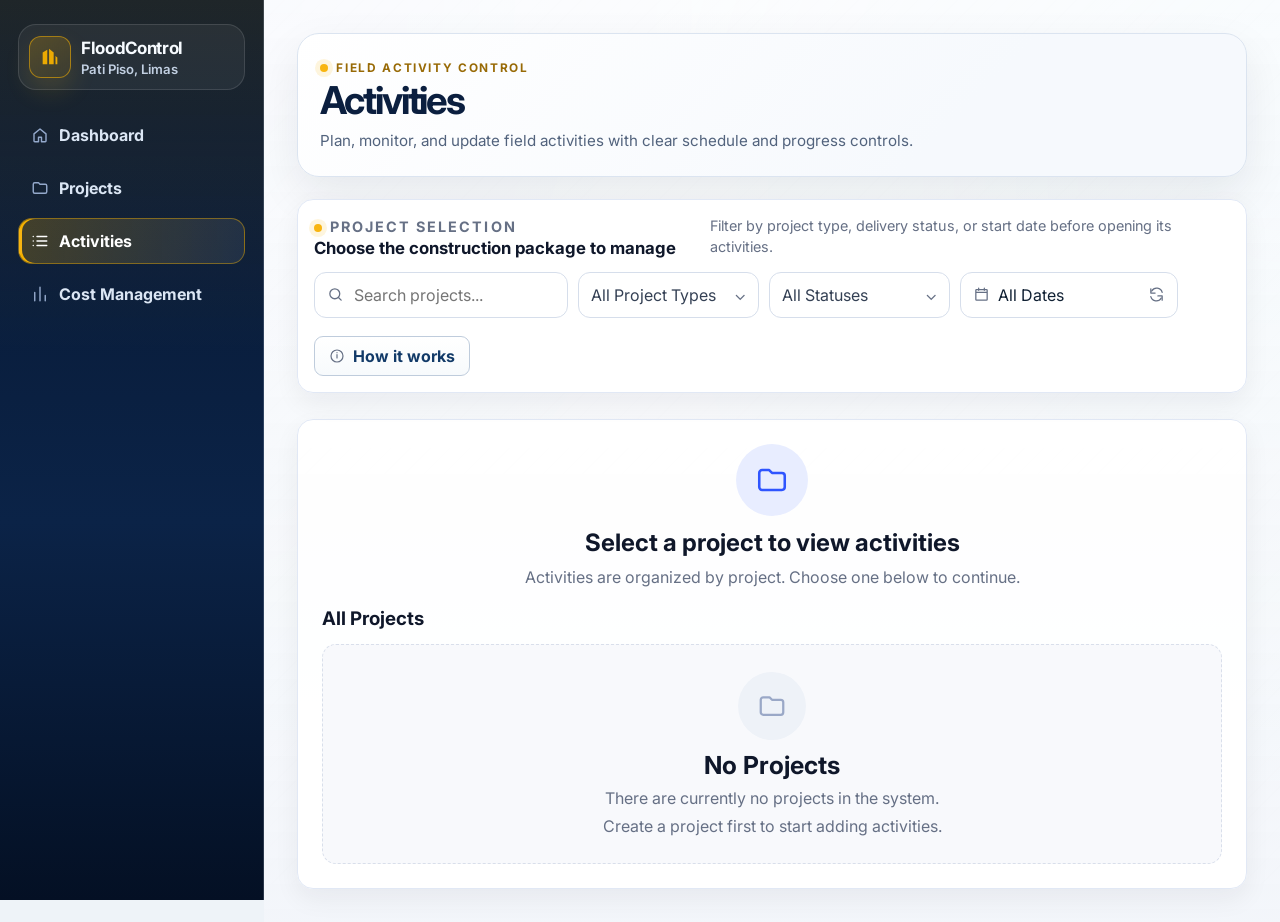
==== activities.html @ b0e38ca7 "Add professional construction UI layer" ====
<!DOCTYPE html>
<html lang="en">
<head>
  <meta charset="UTF-8" />
  <meta name="viewport" content="width=device-width, initial-scale=1.0" />
  <meta name="theme-color" content="#2f55ff" />
  <title>FloodControl | Activities</title>
  <link rel="preconnect" href="https://fonts.googleapis.com">
  <link rel="preconnect" href="https://fonts.gstatic.com" crossorigin>
  <link href="https://fonts.googleapis.com/css2?family=Inter:wght@400;500;600;700&display=swap" rel="stylesheet">
  <link rel="manifest" href="manifest.webmanifest" />
  <link rel="stylesheet" href="style.css" />
  <link rel="stylesheet" href="activities.css" />
  <link rel="stylesheet" href="professional-ui.css" />
</head>
<body class="page-activities">
  <div class="app-shell">
    <aside class="sidebar"><div class="brand"><div class="brand-logo" aria-hidden="true"><svg viewBox="0 0 24 24" fill="none"><path d="M4 20V7l5-3v16H4Z" /><path d="M11 20V3l5 4v13h-5Z" /><path d="M18 20v-9l2 1.6V20h-2Z" /></svg></div><div class="brand-copy"><h2>FloodControl</h2><p>Pati Piso, Limas</p></div></div>
      <nav class="menu">
        <a href="index.html"><span class="menu-icon" aria-hidden="true"><svg viewBox="0 0 24 24" fill="none"><path d="M4 10.5 12 4l8 6.5V20a1 1 0 0 1-1 1h-5v-6H10v6H5a1 1 0 0 1-1-1v-9.5Z"/></svg></span>Dashboard</a>
        <a href="projects.html"><span class="menu-icon" aria-hidden="true"><svg viewBox="0 0 24 24" fill="none"><path d="M3 7a2 2 0 0 1 2-2h5l2 2h7a2 2 0 0 1 2 2v8a2 2 0 0 1-2 2H5a2 2 0 0 1-2-2V7Z"/></svg></span>Projects</a>
        <a class="active" href="activities.html"><span class="menu-icon" aria-hidden="true"><svg viewBox="0 0 24 24" fill="none"><path d="M8 6h13M8 12h13M8 18h13M3 6h.01M3 12h.01M3 18h.01"/></svg></span>Activities</a>
        <a href="cost-management.html"><span class="menu-icon" aria-hidden="true"><svg viewBox="0 0 24 24" fill="none"><path d="M5 21V10m7 11V3m7 18v-7"/></svg></span>Cost Management</a>
      </nav>
    </aside>

    <main class="main-content">
      <header class="topbar activities-topbar">
        <div>
          <p class="page-eyebrow">Field activity control</p>
          <h1>Activities</h1>
          <p class="activities-subtitle">Plan, monitor, and update field activities with clear schedule and progress controls.</p>
        </div>
      </header>

      <section id="activitiesProjectSelectionFilters" class="table-panel activities-project-selection-filters" aria-label="Project filters">
        <div class="activities-controls-header">
          <div>
            <p class="page-eyebrow">Project selection</p>
            <h2>Choose the construction package to manage</h2>
          </div>
          <p>Filter by project type, delivery status, or start date before opening its activities.</p>
        </div>
        <div class="activities-project-selection-toolbar" role="group" aria-label="Project selection filters">
          <div class="activities-project-selection-toolbar-left">
            <label class="activities-search-field activities-selection-search">
              <svg viewBox="0 0 24 24" fill="none" aria-hidden="true"><circle cx="11" cy="11" r="7"/><path d="m20 20-3.5-3.5"/></svg>
              <input id="activitiesProjectPickerSearch" type="search" placeholder="Search projects..." aria-label="Search projects" />
            </label>

            <label class="activities-select-field activities-selection-select">
              <select id="activitiesProjectTypeFilter" aria-label="Filter by project type">
                <option>All Project Types</option>
              </select>
            </label>

            <label class="activities-select-field activities-selection-select">
              <select id="activitiesProjectStatusFilter" aria-label="Filter by project status">
                <option>All Statuses</option>
              </select>
            </label>

            <div class="activities-date-filter activities-selection-date-filter">
              <button id="activitiesProjectDateFilterBtn" class="activities-date-btn" type="button" aria-label="Select project date range" aria-expanded="false" aria-controls="activitiesProjectDateRangePanel">
                <svg viewBox="0 0 24 24" fill="none" aria-hidden="true"><path d="M8 3v3M16 3v3M4 9h16M5 5h14a1 1 0 0 1 1 1v13a1 1 0 0 1-1 1H5a1 1 0 0 1-1-1V6a1 1 0 0 1 1-1Z"/></svg>
                <span id="activitiesProjectDateFilterLabel">All Dates</span>
                <svg viewBox="0 0 24 24" fill="none" aria-hidden="true"><path d="M4 4v6h6"/><path d="M20 20v-6h-6"/><path d="M20 9a8 8 0 0 0-14.7-2"/><path d="M4 15a8 8 0 0 0 14.7 2"/></svg>
              </button>
              <div id="activitiesProjectDateRangePanel" class="activities-date-range-panel hidden" role="dialog" aria-label="Choose project date range">
                <label>
                  Start date
                  <input id="activitiesProjectFilterStartDate" type="date" />
                </label>
                <label>
                  End date
                  <input id="activitiesProjectFilterEndDate" type="date" />
                </label>
                <div class="activities-date-range-actions">
                  <button id="activitiesProjectDateClearBtn" type="button">Clear</button>
                  <button id="activitiesProjectDateApplyBtn" type="button">Apply</button>
                </div>
              </div>
            </div>

          </div>

          <button id="activitiesHowItWorksBtn" class="activities-how-it-works-btn" type="button">
            <svg viewBox="0 0 24 24" fill="none" aria-hidden="true"><circle cx="12" cy="12" r="9"/><path d="M12 10v5"/><path d="M12 7h.01"/></svg>
            How it works
          </button>
        </div>
      </section>

      <section id="activitiesProjectSelection" class="table-panel activities-project-selection" hidden>
        <div class="activities-project-selection-hero">
          <div class="activities-project-selection-icon" aria-hidden="true">
            <svg viewBox="0 0 24 24" fill="none"><path d="M3 7a2 2 0 0 1 2-2h5l2 2h7a2 2 0 0 1 2 2v8a2 2 0 0 1-2 2H5a2 2 0 0 1-2-2V7Z"/></svg>
          </div>
          <h2>Select a project to view activities</h2>
          <p>Activities are organized by project. Choose one below to continue.</p>
        </div>

        <div>
          <h3>All Projects</h3>
          <div id="activitiesProjectPickerGrid" class="activities-project-picker-grid"></div>
          <div id="activitiesProjectSelectionFooter" class="activities-project-selection-footer">
            <p>Can’t find the project you’re looking for? Create it in the Projects page.</p>
            <a href="projects.html" class="secondary-btn">Go to Projects</a>
          </div>
        </div>
      </section>

      <div id="activitiesViewShell" class="activities-view-shell" hidden>
      <section class="activities-selected-project-banner table-panel" aria-live="polite">
        <div>
          <p class="activities-selected-project-label">Selected Project</p>
          <h2 id="activitiesSelectedProjectName">—</h2>
        </div>
        <button id="activitiesBackToProjectsBtn" class="secondary-btn" type="button">
          ← Back to Projects
        </button>
      </section>

      <section class="activities-kpi-grid">
        <article class="activities-kpi-card">
          <h2><span class="activities-kpi-icon icon-total" aria-hidden="true"><svg viewBox="0 0 24 24" fill="none"><path d="M8 3v3M16 3v3M4 9h16M5 5h14a1 1 0 0 1 1 1v13a1 1 0 0 1-1 1H5a1 1 0 0 1-1-1V6a1 1 0 0 1 1-1Z"/></svg></span>Total Activities</h2>
          <p id="kpiTotalActivities">0</p>
        </article>
        <article class="activities-kpi-card">
          <h2><span class="activities-kpi-icon icon-complete" aria-hidden="true"><svg viewBox="0 0 24 24" fill="none"><path d="m6 12 4 4 8-8"/></svg></span>Completed</h2>
          <p id="kpiCompletedActivities">0</p>
        </article>
        <article class="activities-kpi-card">
          <h2><span class="activities-kpi-icon icon-progress" aria-hidden="true"><svg viewBox="0 0 24 24" fill="none"><path d="M12 6v6l4 2"/><path d="M12 2a10 10 0 1 0 10 10"/></svg></span>In Progress</h2>
          <p id="kpiInProgressActivities">0</p>
        </article>
        <article class="activities-kpi-card">
          <h2><span class="activities-kpi-icon icon-not-started" aria-hidden="true"><svg viewBox="0 0 24 24" fill="none"><path d="M12 7v5"/><path d="M12 17h.01"/><circle cx="12" cy="12" r="9"/></svg></span>Not Started</h2>
          <p id="kpiNotStartedActivities">0</p>
        </article>
        <article class="activities-kpi-card">
          <h2><span class="activities-kpi-icon icon-delayed" aria-hidden="true"><svg viewBox="0 0 24 24" fill="none"><path d="m12 8.5-.01 4.5"/><path d="M12 17h.01"/><path d="m10.3 4.9-7 12.2a2 2 0 0 0 1.73 3h14a2 2 0 0 0 1.73-3l-7-12.2a2 2 0 0 0-3.46 0Z"/></svg></span>Delayed</h2>
          <p id="kpiDelayedActivities" class="activities-kpi-alert">0</p>
        </article>
      </section>

      <section class="activities-controls table-panel">
        <div class="activities-controls-header">
          <div>
            <p class="page-eyebrow">Activity controls</p>
            <h2>Refine work items</h2>
          </div>
          <p>Review planned dates, progress, and delayed activities before coordinating site work.</p>
        </div>
        <div class="activities-filter-row">
          <label class="activities-search-field">
            <svg viewBox="0 0 24 24" fill="none" aria-hidden="true"><circle cx="11" cy="11" r="7"/><path d="m20 20-3.5-3.5"/></svg>
            <input id="activitiesSearchInput" type="search" placeholder="Search activities or status..." aria-label="Search activities" />
          </label>

          <label class="activities-select-field">
            <select id="activitiesStatusFilter" aria-label="Filter by status">
              <option>All Statuses</option>
            </select>
          </label>

          <label class="activities-select-field">
            <select id="activitiesTypeFilter" aria-label="Filter by activity type">
              <option>All Activity Types</option>
            </select>
          </label>

          <div class="activities-date-filter">
          <button id="activitiesDateFilterBtn" class="activities-date-btn" type="button" aria-label="Select date range" aria-expanded="false" aria-controls="activitiesDateRangePanel">
            <svg viewBox="0 0 24 24" fill="none" aria-hidden="true"><path d="M8 3v3M16 3v3M4 9h16M5 5h14a1 1 0 0 1 1 1v13a1 1 0 0 1-1 1H5a1 1 0 0 1-1-1V6a1 1 0 0 1 1-1Z"/></svg>
            <span id="activitiesDateFilterLabel">All Dates</span>
            <svg viewBox="0 0 24 24" fill="none" aria-hidden="true"><path d="M4 4v6h6"/><path d="M20 20v-6h-6"/><path d="M20 9a8 8 0 0 0-14.7-2"/><path d="M4 15a8 8 0 0 0 14.7 2"/></svg>
          </button>
          <div id="activitiesDateRangePanel" class="activities-date-range-panel hidden" role="dialog" aria-label="Choose date range">
            <label>
              Start date
              <input id="activitiesFilterStartDate" type="date" />
            </label>
            <label>
              End date
              <input id="activitiesFilterEndDate" type="date" />
            </label>
            <div class="activities-date-range-actions">
              <button id="activitiesDateClearBtn" type="button">Clear</button>
              <button id="activitiesDateApplyBtn" type="button">Apply</button>
            </div>
          </div>
          </div>

          <div class="activities-action-group">
            <button id="activitiesAddButton" class="activities-add-btn" type="button">
              <svg viewBox="0 0 24 24" fill="none" aria-hidden="true"><path d="M12 5v14M5 12h14"/></svg>
              Add Activity
            </button>
          </div>
        </div>
      </section>

      <section class="table-panel activities-table-panel">
        <div class="table-wrap">
          <table>
            <thead>
              <tr>
                <th>Activity ID</th>
                <th>Activity</th>
                <th>Planned Start</th>
                <th>Planned Finish</th>
                <th>Duration</th>
                <th>Status</th>
                <th>Progress</th>
                <th class="actions-col">Actions</th>
              </tr>
            </thead>
            <tbody id="activitiesTableBody">
              <tr class="activities-empty-row">
                <td colspan="8">
                  <div class="activities-empty-state">
                    <div class="activities-empty-illustration" aria-hidden="true">
                      <svg viewBox="0 0 120 120" fill="none">
                        <rect x="30" y="22" width="60" height="74" rx="8" />
                        <rect x="51" y="14" width="18" height="14" rx="6" />
                        <path d="m46 46 6 6 10-10" />
                        <path d="m46 62 6 6 10-10" />
                        <path d="m46 78 6 6 10-10" />
                        <path d="M66 48h14M66 64h14M66 80h14" />
                      </svg>
                    </div>
                    <h3>No activities yet</h3>
                    <p>Get started by adding your first activity</p>
                    <button id="activitiesAddButtonEmpty" class="activities-add-btn" type="button">
                      <svg viewBox="0 0 24 24" fill="none" aria-hidden="true"><path d="M12 5v14M5 12h14"/></svg>
                      Add Activity
                    </button>
                  </div>
                </td>
              </tr>
            </tbody>
          </table>
        </div>

        <div class="activities-table-footer">
          <p id="activitiesTableSummary">Showing 0 of 0 activities</p>
          <nav class="activities-pagination" aria-label="Activities pagination">
            <button type="button" class="page-arrow" aria-label="Previous page">←</button>
            <button type="button" class="page-number active" aria-current="page">1</button>
            <button type="button" class="page-number">2</button>
            <button type="button" class="page-number">3</button>
            <button type="button" class="page-arrow" aria-label="Next page">→</button>
          </nav>
        </div>
      </section>
      </div>

      <div id="activityModal" class="activity-modal hidden" role="dialog" aria-modal="true" aria-labelledby="activityModalTitle">
        <div id="activityModalBackdrop" class="activity-modal-backdrop"></div>
        <div class="activity-modal-card">
          <header class="activity-modal-header">
            <div>
              <h2 id="activityModalTitle">Add New Activity</h2>
              <p>Create an activity and attach it to your selected project.</p>
            </div>
            <button id="activityModalCloseBtn" class="activity-modal-close" type="button" aria-label="Close add activity form">×</button>
          </header>

          <form id="activityModalForm" class="activity-form">
            <section class="activity-project-highlight" aria-live="polite">
              <div class="activity-project-highlight-icon" aria-hidden="true">
                <svg viewBox="0 0 24 24" fill="none"><path d="M3 7a2 2 0 0 1 2-2h5l2 2h7a2 2 0 0 1 2 2v8a2 2 0 0 1-2 2H5a2 2 0 0 1-2-2V7Z"/></svg>
              </div>
              <div class="activity-project-highlight-copy">
                <p>Selected Project</p>
                <h3 id="activityModalProjectDisplay">—</h3>
              </div>
            </section>
            <input id="activityModalProjectInput" name="project" type="hidden" />

            <div class="activity-form-section">
              <h3>Activity Information</h3>

              <label class="activity-field">
                <span>Activity ID <em>*</em></span>
                <input id="activityModalIdInput" name="activityId" type="text" required placeholder="Enter activity ID" />
              </label>

              <label class="activity-field">
                <span>Activity Name <em>*</em></span>
                <input id="activityModalNameInput" name="activityName" type="text" required placeholder="Enter activity name" />
              </label>

            </div>

            <div class="activity-form-section">
              <h3>Schedule</h3>
              <div class="activity-field-grid">
                <label class="activity-field">
                  <span>Planned Start <em>*</em></span>
                  <input id="activityModalStartDateInput" name="plannedStart" type="date" required />
                </label>
                <label class="activity-field">
                  <span>Planned Finish <em>*</em></span>
                  <input id="activityModalFinishDateInput" name="plannedFinish" type="date" required />
                </label>
              </div>
            </div>

            <footer class="activity-form-actions">
              <button id="activityModalCancelBtn" class="activity-cancel-btn" type="button">Cancel</button>
              <button type="submit" class="activities-add-btn">Save Activity</button>
            </footer>
          </form>
        </div>
      </div>
    </main>
  </div>

  <script>
    window.activitiesProjectCatalog = [];
    window.activitiesData = [];
    window.activitiesMeta = {
      totalCount: 0,
      kpi: { completed: 0, inProgress: 0, notStarted: 0, delayed: 0 }
    };
  </script>
  <script src="ui-feedback.js"></script>
  <script src="activities.js"></script>
  <script src="page-loader.js"></script>
</body>
</html>
---- style.css ----
:root {
  --bg: #f3f5f9;
  --panel: #ffffff;
  --text: #111827;
  --muted: #667085;
  --primary: #0d2f63;
  --border: #e1e7f0;
  --green: #16a34a;
  --green-soft: #ecfdf3;
  --red: #dc2626;
  --red-soft: #fef2f2;
  --shadow: 0 8px 20px rgba(15, 23, 42, 0.06);
}

* { box-sizing: border-box; }

body {
  margin: 0;
  font-family: "Inter", system-ui, -apple-system, sans-serif;
  background: var(--bg);
  color: var(--text);
}

.hidden {
  display: none !important;
}

[hidden] {
  display: none !important;
}

.app-shell {
  display: grid;
  grid-template-columns: 220px minmax(0, 1fr);
  min-height: 100vh;
}

.sidebar {
  background: radial-gradient(circle at 0% 0%, rgba(16, 52, 106, 0.75), transparent 35%), linear-gradient(180deg, #04152f 0%, #082548 52%, #031128 100%);
  border-right: 1px solid rgba(173, 188, 214, 0.18);
  padding: 26px 18px;
  display: flex;
  flex-direction: column;
}

.brand {
  display: flex;
  align-items: center;
  gap: 10px;
}

.brand-logo {
  width: 36px;
  height: 36px;
  border-radius: 8px;
  background: rgba(248, 181, 17, 0.16);
  border: 1px solid rgba(248, 181, 17, 0.45);
  color: #f8b511;
  display: grid;
  place-items: center;
  flex-shrink: 0;
}

.brand-logo svg {
  width: 22px;
  height: 22px;
}

.brand-logo svg path {
  fill: currentColor;
  opacity: .95;
}

.brand h2 { margin: 0; color: #f7fbff; }
.brand p { margin: 3px 0 0; color: #b7c9e8; font-size: 0.9rem; }

.menu {
  margin-top: 24px;
  display: grid;
  gap: 8px;
}
.settings-link {
  margin-top: auto;
  color: #dbe7f9;
  text-decoration: none;
  padding: 10px 12px;
  border-radius: 10px;
  display: flex;
  align-items: center;
  gap: 10px;
}
.settings-link:hover { background: rgba(255,255,255,0.08); }

.menu a {
  color: #dbe7f9;
  text-decoration: none;
  padding: 10px 12px;
  border-radius: 10px;
  font-weight: 500;
  display: flex;
  align-items: center;
  gap: 10px;
}

.menu-icon {
  width: 16px;
  height: 16px;
  color: #94a9cb;
  flex-shrink: 0;
}

.menu-icon svg {
  width: 100%;
  height: 100%;
}

.menu-icon svg path {
  stroke: currentColor;
  stroke-width: 1.9;
  stroke-linecap: round;
  stroke-linejoin: round;
}

.menu a.active,
.menu a:hover {
  background: linear-gradient(90deg, rgba(188, 138, 20, 0.9), rgba(152, 106, 6, 0.92));
  color: #fff;
}

.menu a.active .menu-icon,
.menu a:hover .menu-icon {
  color: #fff;
}

.main-content {
  padding: 24px 26px;
  background: linear-gradient(180deg, #f7f9fc 0%, #f3f5f9 100%);
  min-width: 0;
}

@media (min-width: 1280px) {
  .app-shell {
    grid-template-columns: 260px minmax(0, 1fr);
  }

  .sidebar {
    position: sticky;
    top: 0;
    height: 100vh;
    overflow-y: auto;
    padding: 30px 20px;
  }

  .main-content {
    padding: 28px 34px;
  }

  .kpi-grid {
    grid-template-columns: repeat(4, minmax(240px, 1fr));
  }

  .projects-kpis {
    grid-template-columns: repeat(5, minmax(200px, 1fr));
  }

  .projects-toolbar {
    grid-template-columns: minmax(260px, 1.5fr) repeat(3, minmax(180px, 1fr)) auto;
  }

  .activities-project-selection-toolbar-left {
    grid-template-columns: minmax(0, 1.5fr) minmax(0, 1fr) minmax(0, 1fr) minmax(0, 1.1fr) auto;
  }
}

.topbar h1 {
  margin: 0 0 14px;
  font-size: clamp(2rem, 2.5vw, 2.8rem);
  letter-spacing: -0.02em;
}


.kpi-grid {
  display: grid;
  gap: 14px;
  grid-template-columns: repeat(4, minmax(220px, 1fr));
  align-items: stretch;
}

.kpi-card,
.table-panel,
.chart-panel {
  background: var(--panel);
  border: 1px solid var(--border);
  border-radius: 14px;
  box-shadow: var(--shadow);
}

.kpi-card {
  padding: 18px;
  min-height: 110px;
  display: flex;
  flex-direction: column;
  justify-content: center;
}
.kpi-card h2 {
  margin: 0;
  color: var(--muted);
  font-size: 0.84rem;
  display: flex;
  align-items: center;
  gap: 8px;
  line-height: 1.35;
}
.kpi-card p {
  margin: 10px 0 0;
  font-size: clamp(1.7rem, 1.6vw, 2rem);
  font-weight: 700;
  letter-spacing: -0.01em;
}
.kpi-icon {
  width: 22px;
  height: 22px;
  border-radius: 999px;
  display: grid;
  place-items: center;
}
.kpi-icon svg {
  width: 13px;
  height: 13px;
}
.kpi-icon svg path {
  stroke: currentColor;
  stroke-width: 2;
  stroke-linecap: round;
  stroke-linejoin: round;
}
.planned-icon { background: #e8edff; color: #2f55ff; }
.actual-icon { background: #f0ebff; color: #7c3aed; }
.variance-icon { background: #e8f9ef; color: #16a34a; }
.status-icon { background: #e8f9ef; color: #16a34a; }

.status-card { transition: background-color .2s ease, color .2s ease; }
.status-under { background: var(--green-soft); border-color: #bbf7d0; }
.status-over { background: var(--red-soft); border-color: #fecaca; }
.status-under #projectStatus { color: var(--green); }
.status-over #projectStatus { color: var(--red); }
.status-under #efficiencyGap { color: var(--green); }
.status-over #efficiencyGap { color: var(--red); }

.chart-panel,
.table-panel { margin-top: 14px; padding: 16px; }

.chart-grid .chart-panel {
  margin-top: 0;
}

.panel-header {
  display: flex;
  justify-content: space-between;
  gap: 12px;
  align-items: center;
  flex-wrap: wrap;
  margin-bottom: 10px;
}

.panel-header h3 { margin: 0; }
.panel-header p { margin: 0; color: var(--muted); font-size: 0.88rem; }

.chart-grid {
  margin-top: 14px;
  display: grid;
  gap: 14px;
  grid-template-columns: repeat(2, minmax(240px, 1fr));
}

.chart-card {
  border: 1px solid var(--border);
  border-radius: 12px;
  padding: 12px;
}

.chart-canvas-wrap {
  height: 240px;
}

.chart-canvas-wrap canvas {
  width: 100% !important;
  height: 100% !important;
}

.chart-card h4 { margin: 0 0 8px; }

.table-wrap {
  overflow-x: auto;
  max-width: 100%;
}

table {
  width: 100%;
  border-collapse: collapse;
  min-width: 1120px;
}

th, td {
  padding: 10px 8px;
  border-bottom: 1px solid var(--border);
  text-align: left;
  font-size: 0.92rem;
}

th { color: var(--muted); }
.placeholder { text-align: center; color: var(--muted); }

.variance-row.variance-severe-over {
  background: #fff1f2;
}

.variance-row.variance-mild-over {
  background: #fff7ed;
}

.variance-row.variance-under {
  background: #f0fdf4;
}

.message {
  margin: 12px 2px 0;
  min-height: 20px;
  color: var(--muted);
  font-size: 0.9rem;
}

.projects-kpis {
  display: grid;
  gap: 14px;
  grid-template-columns: repeat(5, minmax(180px, 1fr));
}

.page-projects .main-content {
  padding: 20px 22px;
  min-height: 100vh;
  display: flex;
  flex-direction: column;
}

.page-projects .topbar h1 {
  margin-bottom: 10px;
  font-size: clamp(1.6rem, 2vw, 2.1rem);
}

.project-kpi-card {
  background: var(--panel);
  border: 1px solid var(--border);
  border-radius: 14px;
  box-shadow: var(--shadow);
  padding: 14px;
  min-height: 92px;
}

.project-kpi-card h2 {
  margin: 0;
  color: #344054;
  font-size: 0.95rem;
  font-weight: 500;
  display: flex;
  align-items: center;
  gap: 10px;
}

.project-kpi-card p {
  margin: 12px 0 0;
  font-size: clamp(1.55rem, 1.5vw, 1.9rem);
  font-weight: 700;
  color: #0b132f;
}

.project-kpi-icon {
  width: 28px;
  height: 28px;
  border-radius: 999px;
  display: grid;
  place-items: center;
}

.project-kpi-icon svg { width: 16px; height: 16px; }
.project-kpi-icon svg path {
  stroke: currentColor;
  stroke-width: 1.9;
  stroke-linecap: round;
  stroke-linejoin: round;
}

.project-kpi-icon.total { background: #eef2ff; color: #2f55ff; }
.project-kpi-icon.active { background: #e8f9ef; color: #16a34a; }
.project-kpi-icon.completed { background: #eef2ff; color: #2f55ff; }
.project-kpi-icon.hold { background: #eef2f8; color: #64748b; }
.project-kpi-icon.archived { background: #fef2f2; color: #ef4444; }

.projects-controls {
  margin-top: 14px;
  padding: 14px;
  background: #f6f8fb;
  border-color: #dde4ef;
  box-shadow: none;
}

.projects-table-panel {
  margin-top: 14px;
  padding: 8px 16px 12px;
  display: flex;
  flex-direction: column;
  flex: 1 1 auto;
  min-height: 0;
}

.projects-toolbar {
  display: grid;
  grid-template-columns: 1.35fr repeat(3, minmax(170px, 1fr)) auto;
  gap: 12px;
  align-items: center;
  margin-bottom: 0;
}

.projects-input {
  border: 1px solid var(--border);
  border-radius: 10px;
  background: #f8fafc;
  min-height: 46px;
  display: flex;
  align-items: center;
  gap: 8px;
  padding: 0 12px;
}

.projects-input.with-icon svg {
  width: 16px;
  height: 16px;
  color: #667085;
  flex-shrink: 0;
}

.projects-input.with-icon svg path {
  stroke: currentColor;
  stroke-width: 1.9;
  stroke-linecap: round;
  stroke-linejoin: round;
}

.projects-input input,
.projects-input select {
  border: 0;
  outline: none;
  width: 100%;
  background: transparent;
  font-size: 0.92rem;
  color: #1f2a44;
  font-family: inherit;
}

.projects-input select {
  appearance: none;
  background-image: linear-gradient(45deg, transparent 50%, #475467 50%),
    linear-gradient(135deg, #475467 50%, transparent 50%);
  background-position: calc(100% - 16px) 19px, calc(100% - 10px) 19px;
  background-size: 6px 6px, 6px 6px;
  background-repeat: no-repeat;
  padding-right: 30px;
}

.primary-btn {
  border: 0;
  border-radius: 10px;
  min-height: 46px;
  padding: 0 18px;
  background: linear-gradient(180deg, #143f79 0%, #0a2b5e 100%);
  color: #fff;
  font-family: inherit;
  font-size: 0.92rem;
  font-weight: 600;
  display: inline-flex;
  align-items: center;
  justify-content: center;
  gap: 8px;
  cursor: pointer;
}

.primary-btn svg {
  width: 16px;
  height: 16px;
}

.primary-btn svg path {
  stroke: currentColor;
  stroke-width: 2;
  stroke-linecap: round;
  stroke-linejoin: round;
}

.secondary-btn {
  border: 1px solid #d0d9ea;
  border-radius: 10px;
  min-height: 40px;
  padding: 0 14px;
  background: linear-gradient(180deg, #ffffff, #f8faff);
  color: #1f2a44;
  font-family: inherit;
  font-size: 0.88rem;
  font-weight: 600;
  line-height: 1;
  text-decoration: none;
  display: inline-flex;
  align-items: center;
  justify-content: center;
  gap: 6px;
  cursor: pointer;
  box-shadow: 0 1px 2px rgba(15, 23, 42, 0.08);
  transition: transform 150ms ease, box-shadow 180ms ease, border-color 180ms ease, background-color 180ms ease;
}

.secondary-btn:hover {
  border-color: #b8c6e1;
  background: #ffffff;
  box-shadow: 0 8px 16px rgba(15, 23, 42, 0.08);
  transform: translateY(-1px);
}

.secondary-btn:focus-visible {
  outline: 2px solid rgba(47, 85, 255, 0.35);
  outline-offset: 2px;
}

.secondary-btn:active {
  transform: translateY(0);
}

.projects-table-wrap {
  flex: 1 1 auto;
  min-height: 0;
}

.projects-table-wrap table { min-width: 980px; }

.projects-table-wrap thead th {
  color: #475467;
  font-size: 0.9rem;
  padding: 12px 10px;
}

.projects-table-wrap tbody tr:hover {
  background: #f8faff;
}

.projects-table-wrap td {
  vertical-align: middle;
}

.project-budget-cell {
  font-variant-numeric: tabular-nums;
  white-space: nowrap;
}

.projects-empty-state {
  border-top: 1px solid var(--border);
  min-height: 380px;
  display: grid;
  place-content: center;
  justify-items: center;
  text-align: center;
  gap: 6px;
}

.projects-empty-state > svg {
  width: 84px;
  height: 84px;
  color: #c8d1e5;
  margin-bottom: 4px;
}

.projects-empty-state > svg path {
  stroke: currentColor;
  stroke-width: 1.6;
  stroke-linecap: round;
  stroke-linejoin: round;
}

.projects-empty-state .primary-btn svg {
  width: 16px;
  height: 16px;
}

.projects-empty-state h2 {
  margin: 0;
  font-size: 2rem;
  letter-spacing: -0.02em;
}

.projects-empty-state p {
  margin: 0 0 12px;
  font-size: 1.2rem;
  color: #475467;
}

.projects-table-footer {
  margin-top: 8px;
  display: flex;
  justify-content: space-between;
  align-items: center;
  gap: 12px;
}

.projects-table-footer p {
  margin: 0;
  color: #475467;
}

.projects-pagination {
  display: inline-flex;
  align-items: center;
  gap: 8px;
}

.projects-pagination button,
.projects-pagination span {
  min-width: 34px;
  height: 34px;
  border-radius: 10px;
  border: 1px solid var(--border);
  background: #fff;
  color: #111827;
  display: inline-grid;
  place-items: center;
  font-weight: 600;
}

.projects-pagination span {
  border: 0;
  background: #eaf0ff;
  color: #2f55ff;
}

.project-modal.hidden {
  display: none;
}

.project-modal {
  position: fixed;
  inset: 0;
  z-index: 90;
  display: grid;
  place-items: center;
  padding: 20px;
}

.project-modal-backdrop {
  position: absolute;
  inset: 0;
  background: rgba(15, 23, 42, 0.42);
  backdrop-filter: blur(1.5px);
}

.project-modal-card {
  position: relative;
  width: min(760px, calc(100vw - 26px));
  max-height: calc(100vh - 26px);
  overflow: auto;
  background: #fff;
  border-radius: 16px;
  border: 1px solid #e5eaf4;
  box-shadow: 0 24px 50px rgba(15, 23, 42, 0.24);
}

.project-modal-header {
  padding: 22px 26px 16px;
  border-bottom: 1px solid #e8edf7;
  display: flex;
  justify-content: space-between;
  gap: 12px;
}

.project-modal-header h2 {
  margin: 0;
  font-size: 2rem;
  letter-spacing: -0.02em;
  color: #0f172a;
}

.project-modal-header p {
  margin: 7px 0 0;
  color: #64748b;
}

.project-modal-close {
  border: 0;
  background: transparent;
  font-size: 2rem;
  line-height: 1;
  color: #475569;
  cursor: pointer;
}

.project-form {
  padding: 20px 26px 18px;
}

.project-field,
.project-field-grid {
  display: grid;
  gap: 8px;
}

.project-field {
  margin-bottom: 14px;
}

.project-field span {
  color: #0f172a;
  font-size: 1.15rem;
  font-weight: 600;
}

.project-field em {
  color: #ef4444;
  font-style: normal;
}

.project-field small {
  color: #667085;
  font-size: 0.98em;
  font-weight: 500;
}

.project-field input,
.project-field select,
.project-field textarea {
  border: 1px solid #d3dbeb;
  border-radius: 10px;
  min-height: 46px;
  padding: 11px 13px;
  font: inherit;
  color: #0f172a;
  background: #fff;
}

.project-field textarea {
  min-height: 120px;
  resize: vertical;
}

.project-field input:focus,
.project-field select:focus,
.project-field textarea:focus {
  outline: 0;
  border-color: #6d89ff;
  box-shadow: 0 0 0 3px rgba(47, 85, 255, 0.12);
}

.project-field-grid {
  grid-template-columns: repeat(2, minmax(0, 1fr));
  gap: 12px;
}

.project-form-actions {
  display: flex;
  justify-content: flex-end;
  gap: 10px;
  margin-top: 8px;
  padding-top: 16px;
  border-top: 1px solid #e8edf7;
}

.project-cancel-btn {
  border: 1px solid #d3dbeb;
  background: #fff;
  color: #1e293b;
  padding: 10px 20px;
  border-radius: 10px;
  font: inherit;
  font-weight: 600;
  cursor: pointer;
}

@media (max-width: 1100px) {
  .kpi-grid { grid-template-columns: repeat(3, minmax(180px, 1fr)); }
  .chart-grid { grid-template-columns: 1fr; }
  .projects-kpis { grid-template-columns: repeat(3, minmax(180px, 1fr)); }
  .projects-toolbar { grid-template-columns: 1fr 1fr; }
  .projects-toolbar .primary-btn { grid-column: 2; justify-self: end; }
}

@media (max-width: 900px) {
  .kpi-grid { grid-template-columns: repeat(2, minmax(180px, 1fr)); }
  .projects-kpis { grid-template-columns: repeat(2, minmax(180px, 1fr)); }
  .project-field-grid { grid-template-columns: 1fr; }
  .projects-empty-state h2 { font-size: 2.2rem; }
  .projects-empty-state p { font-size: 1.2rem; }
  .projects-table-footer { flex-direction: column; align-items: flex-start; }
}

@media (max-width: 560px) {
  .kpi-grid { grid-template-columns: 1fr; }
}

@media (max-width: 800px) {
  .app-shell { grid-template-columns: 1fr; }
  .sidebar { border-right: 0; border-bottom: 1px solid var(--border); }
}


.activities-topbar {
  margin-bottom: 6px;
  display: flex;
  justify-content: space-between;
  align-items: flex-start;
  gap: 14px;
  flex-wrap: wrap;
}

.activities-subtitle {
  margin: -4px 0 0;
  color: var(--muted);
  font-size: 0.95rem;
}

.activities-project-selection {
  margin-top: 12px;
  display: grid;
  gap: 20px;
  padding: 24px;
}

.activities-view-shell {
  display: grid;
  gap: 12px;
  animation: activities-fade-up 220ms ease;
  min-width: 0;
}

@keyframes activities-fade-up {
  from { opacity: 0; transform: translateY(8px); }
  to { opacity: 1; transform: translateY(0); }
}

.activities-selected-project-banner {
  margin-top: 10px;
  padding: 14px 16px;
  display: flex;
  align-items: center;
  justify-content: space-between;
  gap: 12px;
  flex-wrap: wrap;
}

.activities-selected-project-label {
  margin: 0;
  color: #667085;
  font-size: 0.8rem;
  text-transform: uppercase;
  letter-spacing: 0.06em;
}

.activities-selected-project-banner h2 {
  margin: 4px 0 0;
  font-size: 1.2rem;
}

.activities-project-selection-filters {
  margin-top: 8px;
}


.activities-project-selection-toolbar {
  display: flex;
  gap: 18px;
  align-items: center;
  justify-content: space-between;
  flex-wrap: wrap;
  overflow-x: visible;
}

.activities-project-selection-toolbar-left {
  display: grid;
  gap: 10px;
  grid-template-columns: minmax(0, 1.4fr) minmax(0, 1fr) minmax(0, 1fr) minmax(0, 1.2fr) 42px;
  align-items: center;
  flex: 1 1 780px;
  min-width: 0;
}

.activities-project-selection-toolbar-left > * {
  min-width: 0;
}

.activities-selection-search {
  width: 100%;
}

.activities-selection-select {
  width: 100%;
}

.activities-how-it-works-btn {
  min-height: 40px;
  border-radius: 9px;
  border: 1px solid #d8deea;
  background: #fff;
  font: inherit;
  color: #344054;
  cursor: pointer;
}


.activities-how-it-works-btn svg {
  width: 16px;
  height: 16px;
  color: #667085;
}

.activities-how-it-works-btn svg path,
.activities-how-it-works-btn svg circle {
  stroke: currentColor;
  stroke-width: 1.8;
  stroke-linecap: round;
  stroke-linejoin: round;
}

.activities-how-it-works-btn {
  display: inline-flex;
  align-items: center;
  justify-content: center;
  gap: 8px;
  padding: 0 14px;
  color: #2f55ff;
  border-color: #c9d4ff;
  font-weight: 600;
  white-space: nowrap;
  flex: 0 0 auto;
}

.activities-project-filter-reset:focus-visible,
.activities-how-it-works-btn:focus-visible {
  border-color: #b8c5f4;
  box-shadow: 0 0 0 3px rgba(47, 85, 255, 0.08);
}

.activities-project-selection-hero {
  text-align: center;
  display: grid;
  justify-items: center;
  gap: 10px;
}

.activities-project-selection-icon {
  width: 72px;
  height: 72px;
  border-radius: 999px;
  display: grid;
  place-items: center;
  color: #2f55ff;
  background: #e8edff;
}

.activities-project-selection-icon svg {
  width: 34px;
  height: 34px;
}

.activities-project-selection-icon svg path {
  stroke: currentColor;
  stroke-width: 1.8;
  stroke-linecap: round;
  stroke-linejoin: round;
}

.activities-project-selection-hero h2 {
  margin: 2px 0 0;
}

.activities-project-selection-hero p {
  margin: 0;
  color: #667085;
}

.activities-project-picker-search {
  width: min(520px, 100%);
  margin-top: 8px;
}

.activities-project-selection h3 {
  margin: 0 0 14px;
}

.activities-project-picker-grid {
  display: grid;
  grid-template-columns: repeat(auto-fill, minmax(220px, 1fr));
  gap: 12px;
}

.activities-project-picker-card {
  border: 1px solid #d8deea;
  border-radius: 12px;
  background: #fff;
  min-height: 82px;
  padding: 14px 16px;
  display: flex;
  align-items: center;
  justify-content: space-between;
  font: inherit;
  font-weight: 600;
  color: #0f172a;
  cursor: pointer;
}

.activities-project-picker-card svg {
  width: 18px;
  height: 18px;
  color: #667085;
}

.activities-project-picker-card svg path {
  stroke: currentColor;
  stroke-width: 2;
  stroke-linecap: round;
  stroke-linejoin: round;
}

.activities-project-picker-card:hover {
  border-color: #b8c5f4;
  box-shadow: 0 0 0 3px rgba(47, 85, 255, 0.08);
}

.activities-project-selection-footer {
  margin-top: 14px;
  border: 1px solid #e2e8f0;
  border-radius: 12px;
  background: #f8faff;
  padding: 14px 16px;
  display: flex;
  justify-content: space-between;
  align-items: center;
  gap: 10px;
}

.activities-project-selection-footer p {
  margin: 0;
  color: #667085;
}

.activities-project-selection-footer a {
  text-decoration: none;
  border: 1px solid #c9d4ff;
  border-radius: 9px;
  min-height: 38px;
  padding: 0 14px;
  display: inline-flex;
  align-items: center;
  color: #2f55ff;
  font-weight: 600;
}


.activities-project-empty-advisory {
  grid-column: 1 / -1;
  min-height: 220px;
  border: 1px dashed #d9dfeb;
  border-radius: 14px;
  background: #f8f9fc;
  display: grid;
  justify-items: center;
  align-content: center;
  text-align: center;
  gap: 8px;
  padding: 24px 16px;
}

.activities-project-empty-advisory-icon {
  width: 68px;
  height: 68px;
  border-radius: 999px;
  display: grid;
  place-items: center;
  color: #9aa8c7;
  background: #eef2f8;
  margin-bottom: 2px;
}

.activities-project-empty-advisory-icon svg {
  width: 30px;
  height: 30px;
}

.activities-project-empty-advisory-icon svg path {
  stroke: currentColor;
  stroke-width: 1.8;
  stroke-linecap: round;
  stroke-linejoin: round;
}

.activities-project-empty-advisory h4 {
  margin: 0;
  font-size: 1.55rem;
  color: #0f172a;
}

.activities-project-empty-advisory p {
  margin: 0;
  color: #667085;
}

.activities-project-picker-empty {
  margin: 0;
  color: #667085;
  padding: 8px;
}

/* Activities page */
.activities-kpi-grid {
  display: grid;
  gap: 12px;
  grid-template-columns: repeat(5, minmax(170px, 1fr));
  align-items: stretch;
  overflow-x: auto;
}

.activities-kpi-card {
  background: var(--panel);
  border: 1px solid var(--border);
  border-radius: 12px;
  box-shadow: 0 3px 14px rgba(15, 23, 42, 0.04);
  padding: 14px 16px;
}

.activities-kpi-card h2 {
  margin: 0;
  color: #667085;
  font-size: .84rem;
  font-weight: 500;
  display: flex;
  align-items: center;
  gap: 8px;
}

.activities-kpi-card p {
  margin: 10px 0 0;
  font-size: clamp(1.05rem, 1.8vw, 2.15rem);
  line-height: 1;
  letter-spacing: -0.02em;
  font-weight: 700;
  color: #0f172a;
}

.activities-kpi-alert { color: #ef4444 !important; }

.activities-kpi-icon {
  width: 22px;
  height: 22px;
  border-radius: 999px;
  display: grid;
  place-items: center;
}

.activities-kpi-icon svg {
  width: 13px;
  height: 13px;
}

.activities-kpi-icon svg path,
.activities-kpi-icon svg circle {
  stroke: currentColor;
  stroke-width: 2;
  stroke-linecap: round;
  stroke-linejoin: round;
}

.icon-total { background: #e8edff; color: #2f55ff; }
.icon-complete { background: #ddf6e7; color: #16a34a; }
.icon-progress { background: #e8edff; color: #2f55ff; }
.icon-not-started { background: #eef1f6; color: #6b7280; }
.icon-delayed { background: #fee2e2; color: #ef4444; }

.activities-controls {
  margin-top: 14px;
  padding: 14px;
}

.activities-filter-row {
  display: grid;
  gap: 10px;
  grid-template-columns:
    minmax(0, 1.6fr)
    minmax(0, 1fr)
    minmax(0, 1.1fr)
    minmax(0, 0.95fr)
    minmax(0, auto);
  align-items: center;
}

.activities-filter-row > * {
  min-width: 0;
}

.activities-search-field,
.activities-select-field,
.activities-date-btn,
.activities-add-btn {
  border: 1px solid #d8deea;
  border-radius: 9px;
  min-height: 40px;
  background: #fff;
}

.activities-search-field {
  display: flex;
  align-items: center;
  gap: 8px;
  padding: 0 12px;
}

.activities-search-field svg,
.activities-date-btn svg {
  width: 17px;
  height: 17px;
  color: #667085;
  flex-shrink: 0;
}

.activities-search-field svg path,
.activities-search-field svg circle,
.activities-date-btn svg path {
  stroke: currentColor;
  stroke-width: 1.8;
  stroke-linecap: round;
  stroke-linejoin: round;
}

.activities-search-field input,
.activities-select-field select {
  border: 0;
  outline: 0;
  width: 100%;
  font: inherit;
  color: #344054;
  background: transparent;
}

.activities-select-field {
  position: relative;
  display: flex;
}

.activities-select-field select {
  appearance: none;
  -webkit-appearance: none;
  padding: 0 36px 0 12px;
}

.activities-select-field::after {
  content: "⌄";
  position: absolute;
  right: 12px;
  top: 50%;
  transform: translateY(-54%);
  color: #667085;
  pointer-events: none;
}

.activities-date-btn {
  display: inline-flex;
  align-items: center;
  gap: 8px;
  padding: 0 12px;
  width: 100%;
  max-width: 260px;
  font: inherit;
  color: #344054;
  cursor: pointer;
  white-space: nowrap;
  overflow: hidden;
}

.activities-date-filter {
  position: relative;
}

.activities-date-filter .activities-date-btn {
  max-width: none;
}

.activities-date-filter.is-open .activities-date-btn {
  border-color: #b8c5f4;
  box-shadow: 0 0 0 3px rgba(47, 85, 255, 0.08);
}

.activities-date-range-panel {
  position: absolute;
  top: calc(100% + 8px);
  left: 0;
  z-index: 12;
  display: grid;
  gap: 10px;
  width: min(100%, 320px);
  min-width: 240px;
  border: 1px solid #d8deea;
  border-radius: 10px;
  background: #fff;
  padding: 12px;
  box-shadow: 0 16px 38px rgba(16, 24, 40, 0.16);
}

.activities-date-range-panel.hidden {
  display: none;
}

.activities-date-range-panel label {
  display: grid;
  gap: 6px;
  font-size: 0.85rem;
  color: #475467;
}

.activities-date-range-panel input {
  min-height: 36px;
  border: 1px solid #d8deea;
  border-radius: 8px;
  padding: 0 10px;
  font: inherit;
  color: #344054;
}

.activities-date-range-actions {
  display: flex;
  justify-content: flex-end;
  gap: 8px;
}

.activities-date-range-actions button {
  border: 1px solid #d0d5dd;
  border-radius: 8px;
  min-height: 34px;
  padding: 0 12px;
  font: inherit;
  background: #fff;
  color: #344054;
  cursor: pointer;
}

.activities-date-range-actions button:last-child {
  border-color: #355dff;
  background: var(--primary);
  color: #fff;
}

.activities-date-btn svg:last-child {
  margin-left: auto;
}

.activities-action-group {
  display: flex;
  gap: 0;
  justify-content: flex-end;
  min-width: 0;
}

.activities-add-btn {
  background: var(--primary);
  border-color: #355dff;
  color: #fff;
  padding: 0 14px;
  min-width: 120px;
  display: inline-flex;
  align-items: center;
  justify-content: center;
  gap: 8px;
  font: inherit;
  font-weight: 500;
  white-space: nowrap;
  cursor: pointer;
}

.activities-add-btn svg {
  width: 16px;
  height: 16px;
}

.activities-add-btn svg path {
  stroke: currentColor;
  stroke-width: 2;
  stroke-linecap: round;
}

.activities-table-panel {
  margin-top: 14px;
  padding: 0;
}

.activities-table-panel table {
  width: 100%;
  min-width: 1080px;
  table-layout: fixed;
}

.activities-table-panel th,
.activities-table-panel td {
  padding: 15px 16px;
  vertical-align: middle;
  width: calc(100% / 9);
  word-break: break-word;
}

.activities-table-panel th {
  color: #344054;
  font-weight: 600;
  background: #fafbff;
}

.activities-empty-row td {
  padding: 56px 16px 68px;
}

.activities-empty-state {
  min-height: 360px;
  display: grid;
  place-items: center;
  text-align: center;
  color: #475467;
}

.activities-empty-state h3 {
  margin: 14px 0 0;
  font-size: 2rem;
  letter-spacing: -0.02em;
  color: #0f172a;
}

.activities-empty-state p {
  margin: 8px 0 18px;
}

.activities-empty-illustration {
  width: 104px;
  height: 104px;
  color: #c7cfdd;
}

.activities-empty-illustration svg {
  width: 100%;
  height: 100%;
}

.activities-empty-illustration svg rect,
.activities-empty-illustration svg path {
  stroke: currentColor;
  stroke-width: 3;
  stroke-linecap: round;
  stroke-linejoin: round;
}

.badge {
  display: inline-block;
  padding: 5px 10px;
  border-radius: 999px;
  font-size: .86rem;
  font-weight: 600;
  line-height: 1;
}

.badge-completed { background: #dcfce7; color: #16a34a; }
.badge-in-progress { background: #e6ecff; color: #2f55ff; }
.badge-not-started { background: #eef2f7; color: #667085; }
.badge-delayed { background: #fee2e2; color: #ef4444; }
.badge-under { background: #dff5e8; color: #16a34a; }
.badge-over { background: #fee2e2; color: #ef4444; }
.badge-on { background: #e3e8ff; color: #2f55ff; }

.progress-cell {
  display: flex;
  align-items: center;
  gap: 10px;
}

.progress-track {
  width: 120px;
  height: 11px;
  border-radius: 999px;
  background: #e6eaf2;
  overflow: hidden;
}

.progress-fill {
  height: 100%;
  border-radius: inherit;
  background: linear-gradient(90deg, #2f55ff, #315de7);
}

.progress-fill.progress-completed {
  background: linear-gradient(90deg, #16a34a, #22c55e);
}

.progress-fill.progress-delayed {
  background: linear-gradient(90deg, #ef4444, #f97316);
}

.actions-col {
  position: relative;
  text-align: center;
  min-width: 0;
}

.activity-row-actions {
  display: flex;
  justify-content: center;
  align-items: center;
  gap: 6px;
  width: 100%;
}

.action-menu-trigger {
  border: 0;
  background: transparent;
  color: #667085;
  font-size: 1.5rem;
  letter-spacing: 2px;
  line-height: 1;
  cursor: pointer;
  padding: 4px 8px;
  border-radius: 8px;
}

.action-menu-trigger:hover {
  background: #edf2ff;
  color: #2f55ff;
}

.project-actions-menu {
  position: absolute;
  top: calc(100% + 4px);
  right: 12px;
  min-width: 110px;
  padding: 6px;
  border-radius: 10px;
  border: 1px solid #d7dfec;
  background: #fff;
  box-shadow: 0 10px 26px rgba(15, 23, 42, 0.16);
  z-index: 30;
  display: grid;
  gap: 4px;
}


.project-actions-menu.open-up {
  top: auto;
  bottom: calc(100% + 4px);
}

.project-action-btn {
  border: 0;
  background: transparent;
  color: #1f2937;
  text-align: left;
  font: inherit;
  font-size: .92rem;
  cursor: pointer;
  border-radius: 8px;
  padding: 8px 10px;
}

.project-action-btn:hover {
  background: #eff4ff;
  color: #2f55ff;
}

.project-action-btn.danger:hover {
  background: #fee2e2;
  color: #b91c1c;
}

.activities-table-footer {
  padding: 18px 22px;
  display: flex;
  justify-content: space-between;
  align-items: center;
  gap: 12px;
  color: #667085;
}

.activities-table-footer p {
  margin: 0;
}

.activities-pagination {
  display: flex;
  align-items: center;
  gap: 8px;
}

.activities-pagination button {
  border: 0;
  width: 36px;
  height: 36px;
  border-radius: 9px;
  cursor: pointer;
  font: inherit;
  color: #1f2937;
  background: #f4f6fb;
}

.activities-pagination .page-number.active {
  background: #e8edff;
  color: var(--primary);
  font-weight: 600;
}

.activities-pagination button:disabled {
  opacity: .45;
  cursor: not-allowed;
}

@media (max-width: 1460px) {
  .activities-kpi-grid {
    grid-template-columns: repeat(5, minmax(170px, 1fr));
  }

  .activities-filter-row {
    grid-template-columns:
      minmax(0, 1.3fr)
      minmax(0, 0.95fr)
      minmax(0, 1fr)
      minmax(0, 0.95fr)
      minmax(0, auto);
  }
}

@media (max-width: 1200px) {
  .activities-project-selection-toolbar-left {
    grid-template-columns: repeat(5, minmax(140px, 1fr));
  }

  .activities-project-filter-reset,
  .activities-how-it-works-btn {
    width: auto;
  }

  .activities-kpi-grid {
    grid-template-columns: repeat(5, minmax(170px, 1fr));
  }

  .activities-filter-row {
    grid-template-columns: repeat(3, minmax(170px, 1fr));
  }

  .activities-action-group {
    justify-content: stretch;
  }

  .activities-search-field {
    grid-column: span 3;
  }
}

@media (max-width: 900px) {
  .activities-filter-row {
    grid-template-columns: 1fr;
  }

  .activities-action-group {
    display: grid;
    grid-template-columns: 1fr;
  }

  .activities-search-field,
  .activities-date-btn,
  .activities-add-btn {
    grid-column: span 1;
  }

  .activities-add-btn {
    width: 100%;
    justify-content: center;
  }

  .activities-table-footer {
    flex-direction: column;
    align-items: flex-start;
  }
}


.activities-search-field:focus-within,
.activities-select-field:focus-within,
.activities-date-btn:focus-visible {
  border-color: #b8c5f4;
  box-shadow: 0 0 0 3px rgba(47, 85, 255, 0.08);
}

.activities-add-btn:focus-visible {
  transform: translateY(-1px);
  box-shadow: 0 8px 18px rgba(47, 85, 255, 0.22);
}

.activities-table-panel tbody tr {
  transition: background-color .18s ease;
}

.activities-table-panel tbody tr:hover {
  background: #f8faff;
}

.activities-table-panel thead th {
  position: sticky;
  top: 0;
  z-index: 1;
}

.activity-modal.hidden {
  display: none;
}

.activity-modal {
  position: fixed;
  inset: 0;
  z-index: 90;
  display: grid;
  place-items: center;
  padding: 24px;
}

.activity-modal-backdrop {
  position: absolute;
  inset: 0;
  background: rgba(15, 23, 42, 0.42);
  backdrop-filter: blur(1.5px);
}

.activity-modal-card {
  position: relative;
  width: min(900px, calc(100vw - 32px));
  max-height: calc(100vh - 32px);
  overflow: auto;
  background: #fff;
  border-radius: 16px;
  border: 1px solid #e5eaf4;
  box-shadow: 0 24px 50px rgba(15, 23, 42, 0.24);
}

.activity-modal-header {
  padding: 22px 26px 16px;
  border-bottom: 1px solid #e8edf7;
  display: flex;
  justify-content: space-between;
  gap: 10px;
}

.activity-modal-header h2 {
  margin: 0;
  font-size: 2rem;
  color: #0f172a;
  letter-spacing: -0.02em;
}

.activity-modal-header p {
  margin: 8px 0 0;
  color: #64748b;
}

.activity-modal-close {
  border: 0;
  background: transparent;
  font-size: 2rem;
  line-height: 1;
  color: #475569;
  cursor: pointer;
}

.activity-form {
  padding: 20px 26px 18px;
}

.activity-project-highlight {
  display: flex;
  align-items: center;
  gap: 14px;
  padding: 14px 16px;
  margin-bottom: 20px;
  border-radius: 14px;
  background: #f6f8ff;
  border: 1px solid #e1e8f6;
}

.activity-project-highlight-icon {
  width: 54px;
  height: 54px;
  border-radius: 50%;
  background: #dce6ff;
  display: grid;
  place-items: center;
  color: #2f55ff;
}

.activity-project-highlight-icon svg {
  width: 24px;
  height: 24px;
  stroke: currentColor;
  stroke-width: 1.9;
}

.activity-project-highlight-copy p {
  margin: 0;
  text-transform: uppercase;
  font-weight: 600;
  letter-spacing: .03em;
  color: #667085;
}

.activity-project-highlight-copy h3 {
  margin: 4px 0 0;
  font-size: 1.95rem;
  color: #0f172a;
}

.activity-form-section h3 {
  margin: 0 0 14px;
  font-size: 1.5rem;
  color: #0f172a;
}

.activity-form-section + .activity-form-section {
  margin-top: 16px;
  padding-top: 18px;
  border-top: 1px solid #e8edf7;
}

.activity-field,
.activity-field-grid {
  display: grid;
  gap: 8px;
}

.activity-field {
  margin-bottom: 14px;
}

.activity-field span {
  color: #0f172a;
  font-weight: 600;
}

.activity-field em {
  color: #ef4444;
  font-style: normal;
}

.activity-field input,
.activity-field textarea {
  border: 1px solid #d3dbeb;
  border-radius: 10px;
  padding: 11px 13px;
  font: inherit;
  color: #0f172a;
}

.activity-field textarea {
  min-height: 90px;
  resize: vertical;
}

.activity-field input:focus,
.activity-field textarea:focus {
  outline: 0;
  border-color: #6d89ff;
  box-shadow: 0 0 0 3px rgba(47, 85, 255, 0.12);
}

.activity-field-grid {
  grid-template-columns: repeat(2, minmax(0, 1fr));
  gap: 12px;
}

.activity-form-actions {
  display: flex;
  justify-content: flex-end;
  gap: 10px;
  margin-top: 8px;
  padding-top: 16px;
  border-top: 1px solid #e8edf7;
}

.activity-cancel-btn {
  border: 1px solid #d3dbeb;
  background: #fff;
  color: #1e293b;
  padding: 10px 20px;
  border-radius: 10px;
  font: inherit;
  font-weight: 600;
  cursor: pointer;
}

.page-loader-overlay {
  position: fixed;
  inset: 0;
  z-index: 9999;
  background: rgba(245, 248, 253, 0.82);
  backdrop-filter: blur(5px);
  display: grid;
  place-items: center;
  transition: opacity .25s ease, visibility .25s ease;
}

.page-loader-overlay.is-hiding {
  opacity: 0;
  visibility: hidden;
}

.page-loader-card {
  width: min(380px, calc(100% - 2rem));
  background: #fff;
  border: 1px solid #e5eaf3;
  border-radius: 18px;
  padding: 28px 24px;
  text-align: center;
  box-shadow: 0 18px 45px rgba(15, 23, 42, 0.12);
}

.page-loader-spinner {
  width: 56px;
  height: 56px;
  border-radius: 50%;
  border: 6px solid #e5eaf3;
  border-top-color: #2f55ff;
  margin: 0 auto 16px;
  animation: page-loader-spin 1s linear infinite;
}

.page-loader-card h2 {
  margin: 0;
  font-size: 1.3rem;
  color: #1f2937;
}

.page-loader-card p {
  margin: 8px 0 0;
  color: #667085;
}

@keyframes page-loader-spin {
  to { transform: rotate(360deg); }
}


/* Laptop-first interaction polish */
@media (min-width: 1024px) {
  .topbar {
    position: sticky;
    top: 0;
    z-index: 15;
    background: linear-gradient(180deg, rgba(247, 249, 252, 0.98) 0%, rgba(247, 249, 252, 0.94) 100%);
    backdrop-filter: blur(6px);
    padding: 4px 0 10px;
  }

  .main-content {
    scroll-behavior: smooth;
  }
}

.menu a,
.settings-link,
.kpi-card,
.table-panel,
.chart-panel,
.primary-btn,
button,
input,
select {
  transition: all 0.2s ease;
}

.kpi-card:hover,
.chart-panel:hover,
.table-panel:hover {
  transform: translateY(-2px);
  box-shadow: 0 12px 26px rgba(15, 23, 42, 0.09);
}

button:focus-visible,
input:focus-visible,
select:focus-visible,
a:focus-visible {
  outline: 2px solid #2f55ff;
  outline-offset: 2px;
}

button[disabled],
input[disabled],
select[disabled] {
  cursor: not-allowed;
  opacity: 0.7;
}

/* Responsive & smooth UX improvements */
html { scroll-behavior: smooth; }

@media (max-width: 1024px) {
  .app-shell { grid-template-columns: 1fr; }
  .sidebar { position: sticky; top: 0; z-index: 50; padding: 14px; }
  .menu { grid-template-columns: repeat(3, minmax(0, 1fr)); }
  .main-content { padding: 16px; }
  .kpi-grid, .projects-kpis { grid-template-columns: repeat(2, minmax(0, 1fr)); }
}

@media (max-width: 640px) {
  .menu { grid-template-columns: repeat(2, minmax(0, 1fr)); }
  .kpi-grid, .projects-kpis { grid-template-columns: 1fr; }
  .table-wrap table { min-width: 860px; }
}

.app-toast-container {
  position: fixed;
  right: 16px;
  bottom: 16px;
  z-index: 1300;
  display: grid;
  gap: 10px;
  max-width: min(400px, calc(100vw - 24px));
}

.app-toast {
  display: flex;
  align-items: flex-start;
  justify-content: space-between;
  gap: 10px;
  border-radius: 12px;
  padding: 12px 14px;
  color: #fff;
  box-shadow: 0 14px 30px rgba(2, 8, 23, 0.28);
  animation: toast-in .2s ease;
  transition: opacity .2s ease, transform .2s ease;
}
.app-toast.is-hiding { opacity: 0; transform: translateY(8px); }
.app-toast-success { background: linear-gradient(135deg, #0f9f5c, #0b7a47); }
.app-toast-error { background: linear-gradient(135deg, #dc2626, #991b1b); }
.app-toast-info { background: linear-gradient(135deg, #2563eb, #1e40af); }
.app-toast button { border: 0; background: transparent; color: inherit; cursor: pointer; font-size: 18px; line-height: 1; }

@keyframes toast-in {
  from { opacity: 0; transform: translateY(8px); }
  to { opacity: 1; transform: translateY(0); }
}

/* Unified application polish: shared tokens, consistent surfaces, and responsive UX. */
:root {
  --bg: #eef3f8;
  --panel: #ffffff;
  --text: #0f172a;
  --muted: #667085;
  --primary: #0d2f63;
  --primary-2: #1f52e8;
  --accent: #f8b511;
  --border: #dfe7f2;
  --border-strong: #cbd8ea;
  --surface-soft: #f7faff;
  --shadow: 0 16px 40px rgba(15, 23, 42, 0.08);
  --shadow-soft: 0 8px 24px rgba(15, 23, 42, 0.06);
  --radius-lg: 22px;
  --radius-md: 16px;
  --focus-ring: 0 0 0 4px rgba(31, 82, 232, 0.14);
}

html { background: var(--bg); }
body {
  min-height: 100vh;
  background:
    radial-gradient(circle at 4% 0%, rgba(248, 181, 17, 0.12), transparent 24rem),
    radial-gradient(circle at 100% 6%, rgba(13, 47, 99, 0.11), transparent 28rem),
    linear-gradient(180deg, #f8fafc 0%, var(--bg) 100%);
  color: var(--text);
  -webkit-font-smoothing: antialiased;
  text-rendering: optimizeLegibility;
}

.app-shell {
  grid-template-columns: 260px minmax(0, 1fr);
}

.sidebar {
  position: sticky;
  top: 0;
  height: 100vh;
  gap: 22px;
  padding: 24px 18px;
  background:
    radial-gradient(circle at 0 0, rgba(248, 181, 17, 0.18), transparent 18rem),
    linear-gradient(180deg, #061a38 0%, #082548 48%, #031128 100%);
}

.brand {
  padding: 10px;
  border: 1px solid rgba(255, 255, 255, 0.09);
  border-radius: 18px;
  background: rgba(255, 255, 255, 0.045);
}

.brand-logo {
  width: 42px;
  height: 42px;
  border-radius: 14px;
  box-shadow: 0 12px 26px rgba(248, 181, 17, 0.14);
}

.brand h2 {
  font-size: 1.06rem;
  letter-spacing: -0.02em;
}

.brand p {
  color: #b9c9df;
  font-size: 0.82rem;
}

.menu {
  gap: 7px;
  margin-top: 0;
}

.menu a,
.settings-link {
  position: relative;
  min-height: 44px;
  padding: 11px 12px;
  border: 1px solid transparent;
  border-radius: 14px;
  color: #d7e4f7;
  font-weight: 700;
}

.menu a::before,
.settings-link::before {
  content: "";
  position: absolute;
  inset: 9px auto 9px 0;
  width: 3px;
  border-radius: 99px;
  background: transparent;
}

.menu a.active,
.menu a:hover,
.settings-link:hover {
  border-color: rgba(248, 181, 17, 0.26);
  background: linear-gradient(90deg, rgba(248, 181, 17, 0.2), rgba(255, 255, 255, 0.06));
  color: #fff;
  box-shadow: inset 0 1px 0 rgba(255,255,255,0.08);
}

.menu a.active::before,
.menu a:hover::before,
.settings-link:hover::before { background: var(--accent); }

.menu-icon {
  width: 18px;
  height: 18px;
}

.main-content {
  display: grid;
  align-content: start;
  gap: 16px;
  padding: clamp(18px, 2.6vw, 34px);
  background:
    linear-gradient(180deg, rgba(255, 255, 255, 0.42), rgba(244, 248, 252, 0.92)),
    repeating-linear-gradient(135deg, rgba(15, 23, 42, 0.022) 0 1px, transparent 1px 16px);
}

.topbar:not(.dashboard-hero),
.projects-topbar,
.activities-topbar {
  position: relative;
  top: auto;
  z-index: 1;
  margin-bottom: 0;
  border: 1px solid #dbe4f0;
  border-radius: var(--radius-lg);
  padding: clamp(20px, 2.6vw, 28px);
  background:
    radial-gradient(circle at 100% 0%, rgba(248, 181, 17, 0.17), transparent 19rem),
    linear-gradient(135deg, rgba(255, 255, 255, 0.98), rgba(246, 249, 253, 0.94));
  box-shadow: var(--shadow);
}

.topbar:not(.dashboard-hero) h1,
.projects-topbar h1,
.activities-topbar h1 {
  margin: 0;
  color: #0b1f3f;
  font-size: clamp(2rem, 3vw, 3.2rem);
  line-height: 1.04;
  letter-spacing: -0.045em;
}

.page-eyebrow {
  display: inline-flex;
  align-items: center;
  gap: 8px;
  width: fit-content;
  margin: 0 0 8px;
  color: #986a06;
  font-size: 0.74rem;
  font-weight: 900;
  letter-spacing: 0.13em;
  text-transform: uppercase;
}

.page-eyebrow::before {
  content: "";
  width: 8px;
  height: 8px;
  border-radius: 999px;
  background: var(--accent);
  box-shadow: 0 0 0 5px rgba(248, 181, 17, 0.14);
}

.projects-subtitle,
.activities-subtitle,
.topbar-subtitle {
  max-width: 760px;
  color: #52637d;
  line-height: 1.65;
}

.kpi-card,
.project-kpi-card,
.activities-kpi-card,
.table-panel,
.chart-panel,
.cost-card,
.cost-selection-filters,
.panel,
.project-row,
.search-box,
.projects-input,
.activities-search-field,
.activities-select-field,
.activities-date-btn {
  border-color: var(--border);
  border-radius: var(--radius-md);
}

.kpi-card,
.project-kpi-card,
.activities-kpi-card,
.table-panel,
.chart-panel,
.cost-card,
.cost-selection-filters,
.panel {
  box-shadow: var(--shadow-soft);
}

.projects-input,
.activities-search-field,
.activities-select-field,
.activities-date-btn,
.search-box,
.filter-item select,
.filter-item input,
.project-field input,
.project-field select,
.project-field textarea,
.activity-field input,
.activity-field textarea,
.cost-meta-form input,
.daily-cost-form input,
.daily-cost-form select {
  min-height: 46px;
  background: #fff;
}

.projects-input:focus-within,
.activities-search-field:focus-within,
.activities-select-field:focus-within,
.search-box:focus-within,
.filter-item select:focus,
.filter-item input:focus,
.project-field input:focus,
.project-field select:focus,
.project-field textarea:focus,
.activity-field input:focus,
.activity-field textarea:focus {
  border-color: var(--primary-2);
  box-shadow: var(--focus-ring);
}

.primary-btn,
.activities-add-btn,
.hero-action.primary {
  border: 0;
  background: linear-gradient(135deg, var(--primary-2), #0d2f63);
  color: #fff;
  font-weight: 800;
  box-shadow: 0 12px 24px rgba(13, 47, 99, 0.18);
}

.secondary-btn,
.ghost-btn,
.ghost-link,
.activity-cancel-btn,
.project-cancel-btn {
  border-color: #cfd9ea;
  background: linear-gradient(180deg, #ffffff, #f7faff);
  color: #1f365f;
  font-weight: 800;
}

.table-wrap,
.projects-table-wrap,
.daily-cost-table-wrap {
  border-radius: 14px;
}

th {
  color: #40516f;
  font-size: 0.78rem;
  font-weight: 800;
  letter-spacing: 0.055em;
  text-transform: uppercase;
}

tbody tr { transition: background-color .18s ease, box-shadow .18s ease; }

.dashboard-control-panel,
.projects-controls,
.activities-project-selection-filters,
.activities-controls,
.cost-selection-filters-top {
  position: relative;
  top: auto;
  z-index: 3;
  border: 1px solid var(--border);
  border-radius: var(--radius-lg);
  background: rgba(255, 255, 255, 0.9);
  box-shadow: var(--shadow-soft);
  backdrop-filter: blur(10px);
}

.dashboard-control-panel { padding: 16px; }
.dashboard-filters { max-width: none; }

@media (min-width: 1024px) {
  .topbar { position: relative; top: auto; padding: clamp(20px, 2.6vw, 28px); }
  .dashboard-hero { position: relative; }
  .projects-controls,
  .activities-project-selection-filters,
  .activities-controls { position: sticky; top: 16px; }
}

@media (max-width: 1024px) {
  .app-shell { grid-template-columns: 1fr; }
  .sidebar {
    position: sticky;
    top: 0;
    z-index: 50;
    height: auto;
    padding: 12px;
  }
  .brand { padding: 8px; }
  .menu {
    display: flex;
    gap: 8px;
    overflow-x: auto;
    padding-bottom: 2px;
    scrollbar-width: thin;
  }
  .menu a {
    flex: 0 0 auto;
    white-space: nowrap;
  }
  .main-content { padding: 16px; }
}

@media (max-width: 720px) {
  .topbar:not(.dashboard-hero),
  .projects-topbar,
  .activities-topbar,
  .dashboard-hero,
  .cost-hero { border-radius: 18px; }
  .dashboard-filters,
  .projects-toolbar,
  .activities-project-selection-toolbar-left,
  .activities-filter-row,
  .toolbar-row { grid-template-columns: 1fr !important; }
  .toolbar-row { display: grid; }
  .project-field-grid,
  .activity-field-grid { grid-template-columns: 1fr; }
  .brand-copy { min-width: 120px; }
}
---- activities.css ----
/* Page-specific styles for activities and add-activity pages. */
body.page-activities {
  background:
    radial-gradient(circle at 0% 0%, rgba(47, 85, 255, 0.08), transparent 45%),
    radial-gradient(circle at 100% 20%, rgba(56, 189, 248, 0.08), transparent 42%),
    var(--bg);
}

body.page-activities .main-content {
  gap: 14px;
}

body.page-activities .table-panel {
  border-radius: 16px;
  border-color: #e1e8f5;
  box-shadow: 0 10px 26px rgba(15, 23, 42, 0.06);
}

body.page-activities .activities-selected-project-banner {
  background: linear-gradient(120deg, #f7f9ff, #ffffff 60%);
}

body.page-activities .activities-kpi-card {
  border-color: #e4eaf7;
  box-shadow: 0 10px 20px rgba(15, 23, 42, 0.06);
  transition: transform 180ms ease, box-shadow 180ms ease, border-color 180ms ease;
}

body.page-activities .activities-kpi-card:hover {
  transform: translateY(-2px);
  border-color: #cfdcfe;
  box-shadow: 0 16px 28px rgba(47, 85, 255, 0.12);
}

body.page-activities .activities-controls {
  position: sticky;
  top: 12px;
  z-index: 5;
  background: rgba(255, 255, 255, 0.92);
  backdrop-filter: blur(8px);
}

body.page-activities .activities-add-btn,
body.page-activities .activities-how-it-works-btn,
body.page-activities .activities-project-picker-card,
body.page-activities .activities-pagination button {
  transition: transform 150ms ease, box-shadow 180ms ease, border-color 180ms ease, background-color 180ms ease;
}

body.page-activities .activities-how-it-works-btn:hover,
body.page-activities .activities-project-picker-card:hover,
body.page-activities .activities-pagination button:hover {
  transform: translateY(-1px);
}

body.page-activities .activities-add-btn:hover {
  transform: translateY(-1px);
  box-shadow: 0 12px 22px rgba(47, 85, 255, 0.28);
}

body.page-activities .activities-table-panel table {
  min-width: 1120px;
}

body.page-activities .activities-table-panel tbody tr:nth-child(odd) {
  background: rgba(247, 249, 255, 0.5);
}

body.page-activities .activities-table-panel tbody tr:hover {
  background: #eef4ff;
}

body.page-activities .badge {
  box-shadow: inset 0 0 0 1px rgba(255, 255, 255, 0.45);
}

.add-activity-page-panel {
  max-width: 840px;
}

.add-activity-page-panel .activity-form {
  padding: 22px 24px;
}

a.activity-cancel-btn {
  text-decoration: none;
  display: inline-flex;
  align-items: center;
}

@media (max-width: 900px) {
  body.page-activities .activities-controls {
    position: static;
    backdrop-filter: none;
    background: #fff;
  }
}

/* Professional construction-focused enhancements for activities.html. */
.page-eyebrow {
  margin: 0 0 6px;
  color: #986a06;
  font-size: 0.74rem;
  font-weight: 800;
  letter-spacing: 0.12em;
  text-transform: uppercase;
}

body.page-activities .main-content {
  background:
    linear-gradient(180deg, rgba(255, 255, 255, 0.78), rgba(243, 246, 250, 0.92)),
    repeating-linear-gradient(135deg, rgba(15, 23, 42, 0.025) 0 1px, transparent 1px 14px);
}

body.page-activities .activities-topbar {
  border: 1px solid #dbe4f0;
  border-radius: 22px;
  padding: 22px;
  background:
    linear-gradient(135deg, #ffffff, #f6f9fd 68%),
    radial-gradient(circle at 100% 0%, rgba(248, 181, 17, 0.16), transparent 34%);
  box-shadow: 0 18px 45px rgba(15, 23, 42, 0.08);
}

body.page-activities .activities-topbar h1 {
  margin-bottom: 0;
  color: #0b1f3f;
  font-size: clamp(2rem, 3vw, 3.1rem);
}

body.page-activities .activities-subtitle {
  max-width: 720px;
  margin-top: 8px;
  line-height: 1.6;
}

.activities-controls-header {
  display: flex;
  align-items: flex-end;
  justify-content: space-between;
  gap: 14px;
  margin-bottom: 14px;
}

.activities-controls-header h2 {
  margin: 0;
  color: #0f172a;
  font-size: 1.05rem;
}

.activities-controls-header p {
  max-width: 520px;
  margin: 0;
  color: #667085;
  font-size: 0.9rem;
  line-height: 1.45;
}

body.page-activities .activities-project-selection-filters,
body.page-activities .activities-controls {
  padding: 16px;
}

body.page-activities .activities-project-selection-filters {
  position: sticky;
  top: 12px;
  z-index: 6;
  background: rgba(255, 255, 255, 0.94);
  backdrop-filter: blur(10px);
}

body.page-activities .activities-search-field,
body.page-activities .activities-select-field,
body.page-activities .activities-date-btn {
  border-color: #d6deeb;
  background: #fff;
  transition: border-color 180ms ease, box-shadow 180ms ease, transform 150ms ease;
}

body.page-activities .activities-search-field:hover,
body.page-activities .activities-select-field:hover,
body.page-activities .activities-date-btn:hover {
  border-color: #bfccdf;
}

.activities-project-picker-card {
  position: relative;
  align-items: stretch;
  gap: 12px;
  min-height: 126px;
  overflow: hidden;
  text-align: left;
}

.activities-project-picker-card::before {
  content: "";
  position: absolute;
  inset: 0 auto 0 0;
  width: 4px;
  background: linear-gradient(180deg, #f8b511, #0d2f63);
}

.activities-project-card-copy {
  display: grid;
  gap: 9px;
}

.activities-project-card-title {
  color: #0f172a;
  font-weight: 800;
  line-height: 1.35;
}

.activities-project-card-meta,
.activities-project-card-tags {
  display: flex;
  flex-wrap: wrap;
  gap: 7px;
}

.activities-project-card-meta span,
.activities-project-card-tags span {
  border: 1px solid #dbe4f0;
  border-radius: 999px;
  padding: 4px 9px;
  background: #f8fafc;
  color: #475467;
  font-size: 0.78rem;
  font-weight: 700;
}

.activities-project-card-tags .badge {
  border: 0;
  padding: 5px 9px;
}

.activities-project-picker-card > svg {
  align-self: center;
  margin-left: auto;
}

body.page-activities .activities-kpi-card {
  position: relative;
  overflow: hidden;
}

body.page-activities .activities-kpi-card::after {
  content: "";
  position: absolute;
  inset: auto 14px 0;
  height: 3px;
  border-radius: 999px 999px 0 0;
  background: linear-gradient(90deg, #f8b511, #0d2f63);
  opacity: 0.28;
}

body.page-activities .activities-table-panel {
  overflow: hidden;
}

body.page-activities .activities-table-panel table {
  border-collapse: separate;
  border-spacing: 0;
}

body.page-activities .activities-table-panel th {
  border-bottom: 1px solid #d9e2ef;
  background: #f8fafc;
  white-space: nowrap;
}

body.page-activities .activities-table-panel tbody tr:hover {
  box-shadow: inset 4px 0 0 #f8b511;
}

.activity-name-cell {
  display: grid;
  gap: 5px;
}

.activity-name-cell strong {
  color: #0f172a;
}

.activity-name-cell span {
  color: #667085;
  font-size: 0.82rem;
  font-weight: 600;
}

body.page-activities .activity-row-actions .project-action-btn {
  border: 1px solid #d8deea;
  background: #fff;
  font-weight: 700;
}

body.page-activities .activity-row-actions .project-action-btn:hover {
  border-color: #b8c5f4;
}

@media (max-width: 900px) {
  .activities-controls-header {
    flex-direction: column;
    align-items: flex-start;
  }

  body.page-activities .activities-project-selection-filters {
    position: static;
    backdrop-filter: none;
  }
}

.activities-project-card-tags .badge-completed {
  background: #dcfce7;
  color: #16a34a;
}

.activities-project-card-tags .badge-in-progress {
  background: #e6ecff;
  color: #2f55ff;
}

.activities-project-card-tags .badge-not-started {
  background: #eef2f7;
  color: #667085;
}

.activities-project-card-tags .badge-delayed {
  background: #fee2e2;
  color: #ef4444;
}
---- professional-ui.css ----
/* Professional construction UI layer loaded last on every page. */
:root {
  --construction-navy-900: #07162e;
  --construction-navy-800: #0b2347;
  --construction-navy-700: #123a68;
  --construction-steel-700: #334155;
  --construction-steel-500: #64748b;
  --construction-steel-200: #d8e1ec;
  --construction-steel-100: #eef3f8;
  --construction-amber: #f4b000;
  --construction-amber-dark: #b77900;
  --construction-surface: rgba(255, 255, 255, 0.96);
  --construction-surface-strong: #ffffff;
  --construction-line: #d8e1ec;
  --construction-line-strong: #bfccdc;
  --construction-radius-xl: 24px;
  --construction-radius-lg: 18px;
  --construction-radius-md: 12px;
  --construction-shadow: 0 18px 42px rgba(7, 22, 46, 0.10);
  --construction-shadow-soft: 0 8px 22px rgba(7, 22, 46, 0.07);
}

body {
  background:
    linear-gradient(rgba(238, 243, 248, 0.92), rgba(238, 243, 248, 0.96)),
    repeating-linear-gradient(90deg, rgba(7, 22, 46, 0.035) 0 1px, transparent 1px 40px),
    repeating-linear-gradient(0deg, rgba(7, 22, 46, 0.025) 0 1px, transparent 1px 40px),
    #eef3f8;
}

.app-shell {
  grid-template-columns: 264px minmax(0, 1fr);
}

.sidebar {
  border-right: 1px solid rgba(216, 225, 236, 0.18);
  background:
    linear-gradient(180deg, rgba(244, 176, 0, 0.10), transparent 22rem),
    linear-gradient(180deg, var(--construction-navy-900), var(--construction-navy-800) 58%, #041024);
}

.brand {
  min-height: 66px;
  border-color: rgba(255, 255, 255, 0.12);
  background: rgba(255, 255, 255, 0.055);
}

.brand h2 {
  font-weight: 700;
}

.brand p {
  color: #c2d0e2;
  font-weight: 600;
}

.brand-logo {
  border-radius: 12px;
  background: linear-gradient(145deg, rgba(244, 176, 0, 0.22), rgba(244, 176, 0, 0.10));
  border-color: rgba(244, 176, 0, 0.55);
  color: var(--construction-amber);
}

.menu a {
  min-height: 46px;
  color: #dbe6f4;
  font-weight: 700;
}

.menu a.active,
.menu a:hover {
  border-color: rgba(244, 176, 0, 0.42);
  background:
    linear-gradient(90deg, rgba(244, 176, 0, 0.22), rgba(255, 255, 255, 0.075));
  box-shadow: inset 3px 0 0 var(--construction-amber);
}

.main-content {
  gap: 18px;
  background:
    radial-gradient(circle at 0 0, rgba(244, 176, 0, 0.08), transparent 26rem),
    linear-gradient(180deg, rgba(255, 255, 255, 0.45), rgba(238, 243, 248, 0.88));
}

.topbar:not(.dashboard-hero),
.projects-topbar,
.activities-topbar,
.cost-hero,
.dashboard-hero {
  border: 1px solid rgba(191, 204, 220, 0.9);
  border-radius: var(--construction-radius-xl);
  box-shadow: var(--construction-shadow);
}

.topbar:not(.dashboard-hero),
.projects-topbar,
.activities-topbar {
  background:
    linear-gradient(90deg, var(--construction-navy-800) 0 6px, transparent 6px),
    radial-gradient(circle at 100% 0, rgba(244, 176, 0, 0.16), transparent 18rem),
    linear-gradient(135deg, #ffffff, #f7fafc 72%);
}

.dashboard-hero,
.cost-hero {
  background:
    linear-gradient(135deg, rgba(7, 22, 46, 0.97), rgba(18, 58, 104, 0.94)),
    repeating-linear-gradient(135deg, rgba(244, 176, 0, 0.14) 0 10px, transparent 10px 24px);
}

.topbar:not(.dashboard-hero) h1,
.projects-topbar h1,
.activities-topbar h1,
.cost-hero h1,
.dashboard-hero h1 {
  font-weight: 700;
  letter-spacing: -0.055em;
}

.page-eyebrow,
.eyebrow {
  font-weight: 700;
  letter-spacing: 0.14em;
}

.kpi-card,
.project-kpi-card,
.activities-kpi-card,
.table-panel,
.chart-panel,
.cost-card,
.cost-selection-filters,
.panel,
.selection-empty,
.info-banner,
.activities-selected-project-banner,
.project-row {
  border: 1px solid var(--construction-line);
  border-radius: var(--construction-radius-lg);
  background: var(--construction-surface);
  box-shadow: var(--construction-shadow-soft);
}

.kpi-card,
.project-kpi-card,
.activities-kpi-card {
  position: relative;
  overflow: hidden;
}

.kpi-card::before,
.project-kpi-card::before,
.activities-kpi-card::before {
  content: "";
  position: absolute;
  inset: 0 0 auto;
  height: 4px;
  background: linear-gradient(90deg, var(--construction-amber), var(--construction-navy-700));
  opacity: 0.78;
}

.kpi-card h2,
.project-kpi-card h2,
.activities-kpi-card h2,
.kpi-card h4 {
  color: var(--construction-steel-700);
  font-weight: 700;
}

.kpi-card p,
.project-kpi-card p,
.activities-kpi-card p {
  color: #0b172a;
  font-variant-numeric: tabular-nums;
}

.dashboard-control-panel,
.projects-controls,
.activities-project-selection-filters,
.activities-controls,
.cost-selection-filters-top {
  border: 1px solid var(--construction-line);
  border-radius: var(--construction-radius-lg);
  background: rgba(255, 255, 255, 0.94);
  box-shadow: var(--construction-shadow-soft);
}

.projects-input,
.activities-search-field,
.activities-select-field,
.activities-date-btn,
.search-box,
.filter-item select,
.filter-item input,
.project-field input,
.project-field select,
.project-field textarea,
.activity-field input,
.activity-field textarea,
.cost-meta-form input,
.daily-cost-form input,
.daily-cost-form select {
  border-color: var(--construction-line-strong);
  border-radius: var(--construction-radius-md);
  background: #ffffff;
  color: #102033;
}

.projects-input:focus-within,
.activities-search-field:focus-within,
.activities-select-field:focus-within,
.search-box:focus-within,
.filter-item select:focus,
.filter-item input:focus,
.project-field input:focus,
.project-field select:focus,
.project-field textarea:focus,
.activity-field input:focus,
.activity-field textarea:focus,
.cost-meta-form input:focus,
.daily-cost-form input:focus,
.daily-cost-form select:focus {
  border-color: var(--construction-navy-700);
  box-shadow: 0 0 0 4px rgba(18, 58, 104, 0.14);
}

.primary-btn,
.activities-add-btn,
.hero-action.primary {
  background: linear-gradient(135deg, var(--construction-navy-700), var(--construction-navy-900));
  border: 1px solid rgba(255, 255, 255, 0.08);
  color: #ffffff;
  font-weight: 700;
  box-shadow: 0 12px 26px rgba(7, 22, 46, 0.22);
}

.primary-btn:hover,
.activities-add-btn:hover,
.hero-action.primary:hover {
  background: linear-gradient(135deg, #174b84, var(--construction-navy-900));
}

.secondary-btn,
.ghost-btn,
.ghost-link,
.activity-cancel-btn,
.project-cancel-btn,
.activities-how-it-works-btn {
  border: 1px solid var(--construction-line-strong);
  background: linear-gradient(180deg, #ffffff, #f7fafc);
  color: var(--construction-navy-700);
  font-weight: 700;
}

table {
  border-collapse: separate;
  border-spacing: 0;
}

th {
  background: #f4f7fb;
  color: #334155;
  font-size: 0.76rem;
  font-weight: 700;
  letter-spacing: 0.07em;
  text-transform: uppercase;
}

td {
  color: #1e293b;
}

tbody tr:hover {
  background: #f6f9fd;
  box-shadow: inset 4px 0 0 var(--construction-amber);
}

.badge,
.project-status-badge {
  border: 1px solid rgba(255, 255, 255, 0.55);
  font-weight: 700;
}

.project-row {
  transition: transform .18s ease, border-color .18s ease, box-shadow .18s ease;
}

.project-row:hover,
.project-row:focus-visible {
  border-color: var(--construction-line-strong);
  transform: translateY(-1px);
  box-shadow: 0 14px 28px rgba(7, 22, 46, 0.10);
}

.cost-hero-panel,
.projects-topbar-card {
  border-color: rgba(255, 255, 255, 0.22);
  background: rgba(255, 255, 255, 0.12);
}

.activities-project-selection-icon,
.state-icon,
.kpi-icon,
.project-kpi-icon,
.activities-kpi-icon,
.panel-icon {
  box-shadow: none;
}

button:focus-visible,
input:focus-visible,
select:focus-visible,
a:focus-visible,
textarea:focus-visible {
  outline: 3px solid rgba(244, 176, 0, 0.44);
  outline-offset: 2px;
}

@media (max-width: 1024px) {
  .app-shell {
    grid-template-columns: 1fr;
  }

  .sidebar {
    height: auto;
    border-right: 0;
    border-bottom: 1px solid rgba(216, 225, 236, 0.2);
  }

  .menu {
    display: flex;
    overflow-x: auto;
    padding-bottom: 4px;
  }

  .menu a {
    flex: 0 0 auto;
  }
}

@media (max-width: 720px) {
  .main-content {
    padding: 14px;
  }

  .topbar:not(.dashboard-hero),
  .projects-topbar,
  .activities-topbar,
  .cost-hero,
  .dashboard-hero {
    border-radius: 18px;
  }

  .dashboard-filters,
  .projects-toolbar,
  .activities-project-selection-toolbar-left,
  .activities-filter-row,
  .toolbar-row,
  .cost-summary-strip,
  .dashboard-summary-strip {
    grid-template-columns: 1fr !important;
  }
}
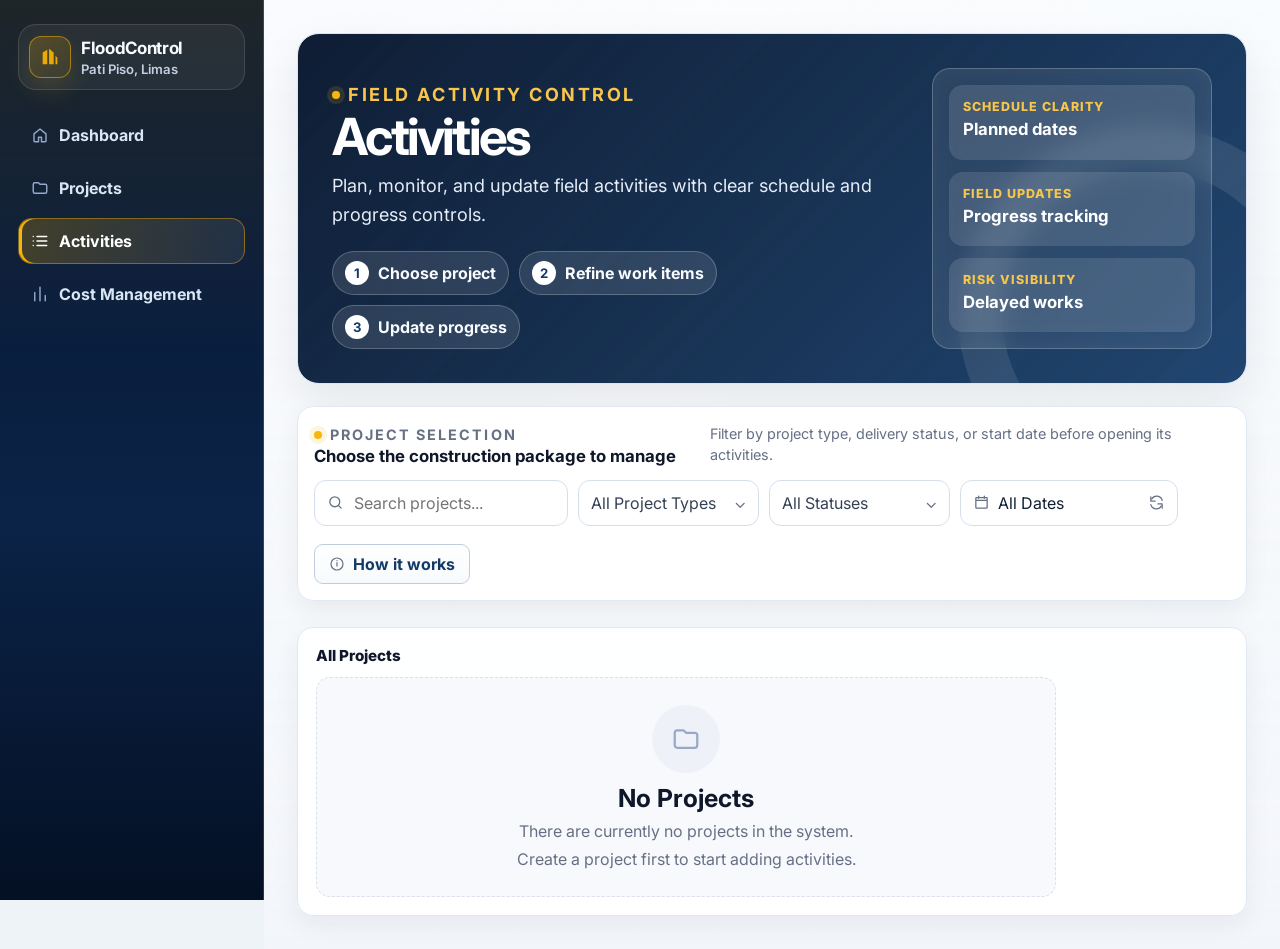
==== commit f9dbffd8: "Improve cost management UI alignment" ====
--- a/activities.html
+++ b/activities.html
@@ -25,11 +25,21 @@
     </aside>
 
     <main class="main-content">
-      <header class="topbar activities-topbar">
-        <div>
+      <header class="topbar activities-topbar page-hero" aria-labelledby="activitiesPageTitle">
+        <div class="page-hero-copy">
           <p class="page-eyebrow">Field activity control</p>
-          <h1>Activities</h1>
+          <h1 id="activitiesPageTitle">Activities</h1>
           <p class="activities-subtitle">Plan, monitor, and update field activities with clear schedule and progress controls.</p>
+          <div class="page-hero-steps" aria-label="Activities workflow">
+            <span><strong>1</strong> Choose project</span>
+            <span><strong>2</strong> Refine work items</span>
+            <span><strong>3</strong> Update progress</span>
+          </div>
+        </div>
+        <div class="page-hero-panel" aria-label="Activities focus areas">
+          <div><span>Schedule clarity</span><strong>Planned dates</strong></div>
+          <div><span>Field updates</span><strong>Progress tracking</strong></div>
+          <div><span>Risk visibility</span><strong>Delayed works</strong></div>
         </div>
       </header>
 
--- a/activities.css
+++ b/activities.css
@@ -183,60 +183,274 @@
   border-color: #bfccdf;
 }
 
+.activities-project-selection {
+  padding: 18px;
+}
+
+.activities-project-selection-hero {
+  display: none;
+}
+
+.activities-project-selection h3 {
+  margin-bottom: 12px;
+  color: #0f172a;
+  font-size: 0.95rem;
+  font-weight: 800;
+}
+
+.activities-project-picker-grid {
+  grid-template-columns: repeat(auto-fill, minmax(290px, 360px));
+  gap: 20px;
+}
+
 .activities-project-picker-card {
   position: relative;
-  align-items: stretch;
-  gap: 12px;
-  min-height: 126px;
+  display: grid;
+  grid-template-columns: 1fr;
+  gap: 16px;
+  min-height: 254px;
+  padding: 18px;
   overflow: hidden;
   text-align: left;
+  border: 1px solid #dbe5f3;
+  border-radius: 20px;
+  background:
+    radial-gradient(circle at 100% 0%, rgba(47, 85, 255, 0.11), transparent 34%),
+    linear-gradient(180deg, #ffffff 0%, #fbfdff 100%);
+  box-shadow: 0 18px 40px rgba(15, 23, 42, 0.08);
 }
 
 .activities-project-picker-card::before {
   content: "";
   position: absolute;
-  inset: 0 auto 0 0;
-  width: 4px;
-  background: linear-gradient(180deg, #f8b511, #0d2f63);
+  inset: 0;
+  pointer-events: none;
+  background: linear-gradient(135deg, rgba(255, 255, 255, 0.55), transparent 48%);
+}
+
+.activities-project-picker-card::after {
+  content: "";
+  position: absolute;
+  inset: auto 18px 0;
+  height: 4px;
+  border-radius: 999px 999px 0 0;
+  background: linear-gradient(90deg, #2f55ff, #38bdf8, #f8b511);
+  opacity: 0.82;
+}
+
+.activities-project-picker-card:hover,
+.activities-project-picker-card:focus-visible {
+  border-color: #aebff8;
+  box-shadow: 0 22px 50px rgba(47, 85, 255, 0.16);
+}
+
+.activities-project-picker-card:focus-visible {
+  outline: 3px solid rgba(47, 85, 255, 0.22);
+  outline-offset: 3px;
+}
+
+.activities-project-card-topline {
+  position: absolute;
+  top: 0;
+  left: 0;
+  right: 0;
+  height: 4px;
+  background: linear-gradient(90deg, #0d2f63, #2f55ff);
+}
+
+.activities-project-card-header,
+.activities-project-card-copy,
+.activities-project-card-meta,
+.activities-project-card-footer {
+  position: relative;
+  z-index: 1;
+}
+
+.activities-project-card-header {
+  display: flex;
+  align-items: center;
+  justify-content: space-between;
+  gap: 12px;
+}
+
+.activities-project-card-icon {
+  display: inline-flex;
+  align-items: center;
+  justify-content: center;
+  width: 50px;
+  height: 50px;
+  border: 1px solid rgba(255, 255, 255, 0.72);
+  border-radius: 16px;
+  box-shadow: 0 12px 28px rgba(15, 23, 42, 0.1);
+}
+
+.activities-project-card-icon svg {
+  width: 26px;
+  height: 26px;
+}
+
+.activities-project-card-icon svg path,
+.activities-project-card-location svg path,
+.activities-project-card-location svg circle {
+  stroke: currentColor;
+  stroke-width: 1.8;
+  stroke-linecap: round;
+  stroke-linejoin: round;
+}
+
+.activities-project-card-icon.icon-blue {
+  color: #2563eb;
+  background: #eef4ff;
+}
+
+.activities-project-card-icon.icon-green {
+  color: #059669;
+  background: #eafaf3;
+}
+
+.activities-project-card-icon.icon-amber {
+  color: #d97706;
+  background: #fff4df;
+}
+
+.activities-project-card-icon.icon-violet {
+  color: #7c3aed;
+  background: #f1ebff;
+}
+
+.activities-project-card-icon.icon-rose {
+  color: #e11d48;
+  background: #fff1f3;
+}
+
+.activities-project-card-icon.icon-slate {
+  color: #475569;
+  background: #f1f5f9;
 }
 
 .activities-project-card-copy {
   display: grid;
+  min-width: 0;
   gap: 9px;
 }
 
+.activities-project-card-code {
+  display: inline-flex;
+  align-items: center;
+  min-height: 28px;
+  padding: 6px 10px;
+  color: #1d4ed8;
+  font-size: 0.72rem;
+  font-weight: 900;
+  letter-spacing: 0.05em;
+  text-transform: uppercase;
+  border: 1px solid #dbe7ff;
+  border-radius: 999px;
+  background: rgba(239, 246, 255, 0.9);
+}
+
 .activities-project-card-title {
+  color: #0b1f3f;
+  font-size: 1.02rem;
+  font-weight: 900;
+  line-height: 1.25;
+}
+
+.activities-project-card-location {
+  display: inline-flex;
+  align-items: center;
+  gap: 7px;
+  color: #475467;
+  font-size: 0.84rem;
+  font-weight: 700;
+  line-height: 1.35;
+}
+
+.activities-project-card-location svg {
+  flex: 0 0 auto;
+  width: 15px;
+  height: 15px;
+  color: #64748b;
+}
+
+.activities-project-card-meta {
+  display: grid;
+  grid-template-columns: repeat(2, minmax(0, 1fr));
+  gap: 10px;
+}
+
+.activities-project-card-meta > span {
+  display: grid;
+  gap: 4px;
+  padding: 10px 12px;
+  border: 1px solid #e7edf7;
+  border-radius: 14px;
+  background: rgba(248, 250, 252, 0.88);
+}
+
+.activities-project-card-meta-label {
+  color: #667085;
+  font-size: 0.68rem;
+  font-weight: 900;
+  letter-spacing: 0.08em;
+  text-transform: uppercase;
+}
+
+.activities-project-card-meta-value {
   color: #0f172a;
+  font-size: 0.8rem;
   font-weight: 800;
-  line-height: 1.35;
-}
-
-.activities-project-card-meta,
-.activities-project-card-tags {
+}
+
+.activities-project-card-footer {
+  display: grid;
+  gap: 14px;
+  align-self: end;
+  padding-top: 2px;
+}
+
+.activities-project-card-type {
+  color: #475467;
+  font-size: 0.84rem;
+  font-weight: 800;
+}
+
+.activities-project-card-action-row {
   display: flex;
-  flex-wrap: wrap;
-  gap: 7px;
-}
-
-.activities-project-card-meta span,
-.activities-project-card-tags span {
-  border: 1px solid #dbe4f0;
-  border-radius: 999px;
-  padding: 4px 9px;
-  background: #f8fafc;
-  color: #475467;
+  align-items: center;
+  justify-content: space-between;
+  gap: 12px;
+}
+
+.activities-project-card-action-row .badge {
+  border: 0;
+  padding: 6px 11px;
+  font-size: 0.73rem;
+  font-weight: 900;
+}
+
+.activities-project-card-open {
+  display: inline-flex;
+  align-items: center;
+  gap: 5px;
+  color: #0d2f63;
   font-size: 0.78rem;
-  font-weight: 700;
-}
-
-.activities-project-card-tags .badge {
-  border: 0;
-  padding: 5px 9px;
-}
-
-.activities-project-picker-card > svg {
-  align-self: center;
-  margin-left: auto;
+  font-weight: 900;
+  white-space: nowrap;
+}
+
+.activities-project-card-chevron {
+  flex: 0 0 auto;
+  width: 17px;
+  height: 17px;
+  color: currentColor;
+}
+
+.activities-project-card-chevron path {
+  stroke: currentColor;
+  stroke-width: 2.2;
+  stroke-linecap: round;
+  stroke-linejoin: round;
 }
 
 body.page-activities .activities-kpi-card {
@@ -329,3 +543,43 @@
   background: #fee2e2;
   color: #ef4444;
 }
+
+body.page-activities .activities-project-card-action-row .badge-completed {
+  background: #dcfce7;
+  color: #16a34a;
+}
+
+body.page-activities .activities-project-card-action-row .badge-in-progress {
+  background: #e6ecff;
+  color: #2f55ff;
+}
+
+body.page-activities .activities-project-card-action-row .badge-on-hold {
+  background: #fff4df;
+  color: #d97706;
+}
+
+body.page-activities .activities-project-card-action-row .badge-not-started {
+  background: #eef2f7;
+  color: #667085;
+}
+
+body.page-activities .activities-project-card-action-row .badge-delayed {
+  background: #fee2e2;
+  color: #ef4444;
+}
+
+@media (max-width: 520px) {
+  .activities-project-picker-grid {
+    grid-template-columns: minmax(0, 1fr);
+  }
+
+  .activities-project-card-meta {
+    grid-template-columns: 1fr;
+  }
+
+  .activities-project-card-action-row {
+    align-items: flex-start;
+    flex-direction: column;
+  }
+}
--- a/professional-ui.css
+++ b/professional-ui.css
@@ -361,3 +361,140 @@
     grid-template-columns: 1fr !important;
   }
 }
+
+/* Shared portfolio hero pattern used by Projects, Activities, and Cost Management. */
+.page-hero {
+  position: relative;
+  display: grid;
+  grid-template-columns: minmax(0, 1.35fr) minmax(280px, 0.65fr);
+  gap: 18px;
+  overflow: hidden;
+  padding: clamp(22px, 3.6vw, 34px) !important;
+  background:
+    linear-gradient(135deg, rgba(7, 22, 46, 0.97), rgba(18, 58, 104, 0.94)),
+    repeating-linear-gradient(135deg, rgba(244, 176, 0, 0.14) 0 10px, transparent 10px 24px) !important;
+  color: #ffffff;
+}
+
+.page-hero::after {
+  content: "";
+  position: absolute;
+  inset: auto -90px -120px auto;
+  width: 290px;
+  height: 290px;
+  border-radius: 50%;
+  border: 44px solid rgba(255, 255, 255, 0.09);
+  pointer-events: none;
+}
+
+.page-hero-copy,
+.page-hero-panel {
+  position: relative;
+  z-index: 1;
+}
+
+.page-hero .page-eyebrow,
+.page-hero .eyebrow {
+  color: #f7c64a;
+}
+
+.page-hero h1 {
+  margin: 0;
+  color: #ffffff !important;
+  font-size: clamp(2rem, 4vw, 3.25rem) !important;
+  line-height: 1.02;
+}
+
+.page-hero p,
+.page-hero .projects-subtitle,
+.page-hero .activities-subtitle {
+  max-width: 760px;
+  margin: 12px 0 0;
+  color: #e6edf8;
+  font-size: clamp(1rem, 1.8vw, 1.13rem);
+  line-height: 1.65;
+}
+
+.page-hero-steps {
+  display: flex;
+  flex-wrap: wrap;
+  gap: 10px;
+  margin-top: 22px;
+}
+
+.page-hero-steps span {
+  display: inline-flex;
+  align-items: center;
+  gap: 9px;
+  padding: 9px 12px;
+  border: 1px solid rgba(255, 255, 255, 0.22);
+  border-radius: 999px;
+  background: rgba(255, 255, 255, 0.11);
+  color: #f8fbff;
+  font-weight: 700;
+}
+
+.page-hero-steps strong {
+  display: grid;
+  place-items: center;
+  width: 24px;
+  height: 24px;
+  border-radius: 50%;
+  background: #ffffff;
+  color: var(--construction-navy-700);
+  font-size: 0.82rem;
+}
+
+.page-hero-panel,
+.projects-topbar-card.page-hero-panel {
+  align-self: stretch;
+  display: grid;
+  gap: 12px;
+  padding: 16px;
+  border: 1px solid rgba(255, 255, 255, 0.22);
+  border-radius: 18px;
+  background: rgba(255, 255, 255, 0.12);
+  backdrop-filter: blur(12px);
+}
+
+.page-hero-panel div,
+.projects-topbar-card.page-hero-panel div {
+  padding: 14px;
+  border-radius: 14px;
+  background: rgba(255, 255, 255, 0.12);
+}
+
+.page-hero-panel span,
+.projects-topbar-card.page-hero-panel span {
+  display: block;
+  margin-bottom: 5px;
+  color: #f7c64a;
+  font-size: 0.78rem;
+  font-weight: 800;
+  letter-spacing: 0.08em;
+  text-transform: uppercase;
+}
+
+.page-hero-panel strong,
+.projects-topbar-card.page-hero-panel strong {
+  color: #ffffff;
+  font-size: 1.05rem;
+}
+
+.projects-topbar-card.page-hero-panel p {
+  margin: 0;
+  color: #e6edf8;
+  font-size: 0.9rem;
+}
+
+@media (max-width: 980px) {
+  .page-hero {
+    grid-template-columns: 1fr;
+  }
+}
+
+@media (max-width: 720px) {
+  .page-hero-steps {
+    display: grid;
+  }
+}
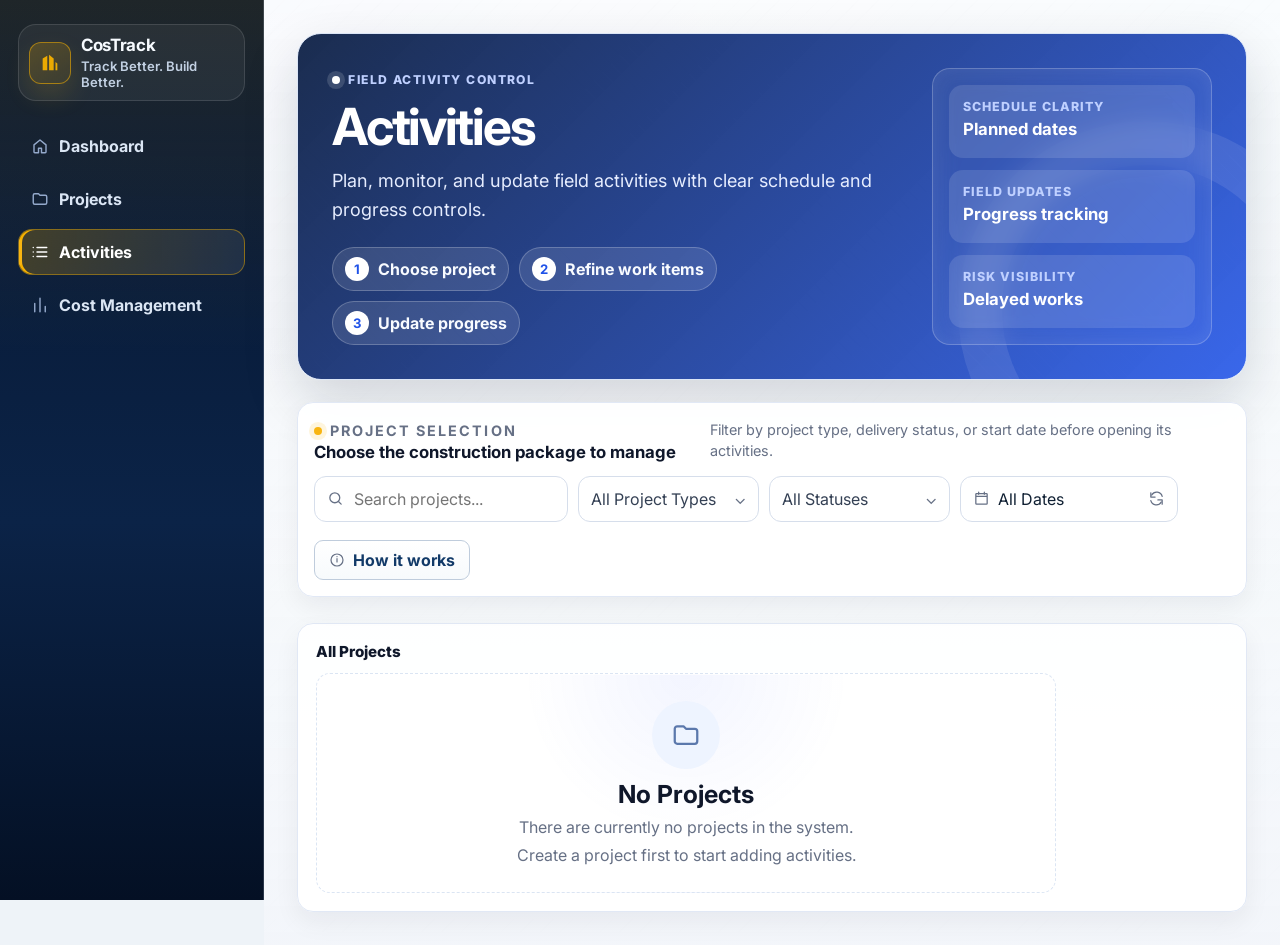
==== commit 6537956c: "Rebrand app to CosTrack" ====
--- a/activities.html
+++ b/activities.html
@@ -4,7 +4,7 @@
   <meta charset="UTF-8" />
   <meta name="viewport" content="width=device-width, initial-scale=1.0" />
   <meta name="theme-color" content="#2f55ff" />
-  <title>FloodControl | Activities</title>
+  <title>CosTrack | Activities</title>
   <link rel="preconnect" href="https://fonts.googleapis.com">
   <link rel="preconnect" href="https://fonts.gstatic.com" crossorigin>
   <link href="https://fonts.googleapis.com/css2?family=Inter:wght@400;500;600;700&display=swap" rel="stylesheet">
@@ -15,7 +15,7 @@
 </head>
 <body class="page-activities">
   <div class="app-shell">
-    <aside class="sidebar"><div class="brand"><div class="brand-logo" aria-hidden="true"><svg viewBox="0 0 24 24" fill="none"><path d="M4 20V7l5-3v16H4Z" /><path d="M11 20V3l5 4v13h-5Z" /><path d="M18 20v-9l2 1.6V20h-2Z" /></svg></div><div class="brand-copy"><h2>FloodControl</h2><p>Pati Piso, Limas</p></div></div>
+    <aside class="sidebar"><div class="brand"><div class="brand-logo" aria-hidden="true"><svg viewBox="0 0 24 24" fill="none"><path d="M4 20V7l5-3v16H4Z" /><path d="M11 20V3l5 4v13h-5Z" /><path d="M18 20v-9l2 1.6V20h-2Z" /></svg></div><div class="brand-copy"><h2>CosTrack</h2><p>Track Better. Build Better.</p></div></div>
       <nav class="menu">
         <a href="index.html"><span class="menu-icon" aria-hidden="true"><svg viewBox="0 0 24 24" fill="none"><path d="M4 10.5 12 4l8 6.5V20a1 1 0 0 1-1 1h-5v-6H10v6H5a1 1 0 0 1-1-1v-9.5Z"/></svg></span>Dashboard</a>
         <a href="projects.html"><span class="menu-icon" aria-hidden="true"><svg viewBox="0 0 24 24" fill="none"><path d="M3 7a2 2 0 0 1 2-2h5l2 2h7a2 2 0 0 1 2 2v8a2 2 0 0 1-2 2H5a2 2 0 0 1-2-2V7Z"/></svg></span>Projects</a>
--- a/activities.css
+++ b/activities.css
@@ -410,9 +410,25 @@
 }
 
 .activities-project-card-type {
+  display: grid;
+  gap: 4px;
   color: #475467;
   font-size: 0.84rem;
   font-weight: 800;
+}
+
+.activities-project-card-type-label {
+  color: #667085;
+  font-size: 0.68rem;
+  font-weight: 900;
+  letter-spacing: 0.08em;
+  text-transform: uppercase;
+}
+
+.activities-project-card-type-value {
+  color: #0d2f63;
+  font-size: 0.88rem;
+  font-weight: 900;
 }
 
 .activities-project-card-action-row {
@@ -453,6 +469,20 @@
   stroke-linejoin: round;
 }
 
+
+body.page-activities .activities-project-empty-advisory {
+  border-color: #dbe5f3;
+  background:
+    radial-gradient(circle at 50% 0%, rgba(47, 85, 255, 0.06), transparent 38%),
+    #ffffff;
+  box-shadow: inset 0 0 0 1px rgba(255, 255, 255, 0.72);
+}
+
+body.page-activities .activities-project-empty-advisory-icon {
+  color: #5b78ac;
+  background: #eef4ff;
+}
+
 body.page-activities .activities-kpi-card {
   position: relative;
   overflow: hidden;
--- a/professional-ui.css
+++ b/professional-ui.css
@@ -307,73 +307,24 @@
   box-shadow: none;
 }
 
-button:focus-visible,
-input:focus-visible,
-select:focus-visible,
-a:focus-visible,
-textarea:focus-visible {
-  outline: 3px solid rgba(244, 176, 0, 0.44);
-  outline-offset: 2px;
-}
-
-@media (max-width: 1024px) {
-  .app-shell {
-    grid-template-columns: 1fr;
-  }
-
-  .sidebar {
-    height: auto;
-    border-right: 0;
-    border-bottom: 1px solid rgba(216, 225, 236, 0.2);
-  }
-
-  .menu {
-    display: flex;
-    overflow-x: auto;
-    padding-bottom: 4px;
-  }
-
-  .menu a {
-    flex: 0 0 auto;
-  }
-}
-
-@media (max-width: 720px) {
-  .main-content {
-    padding: 14px;
-  }
-
-  .topbar:not(.dashboard-hero),
-  .projects-topbar,
-  .activities-topbar,
-  .cost-hero,
-  .dashboard-hero {
-    border-radius: 18px;
-  }
-
-  .dashboard-filters,
-  .projects-toolbar,
-  .activities-project-selection-toolbar-left,
-  .activities-filter-row,
-  .toolbar-row,
-  .cost-summary-strip,
-  .dashboard-summary-strip {
-    grid-template-columns: 1fr !important;
-  }
-}
-
-/* Shared portfolio hero pattern used by Projects, Activities, and Cost Management. */
+
+/* Shared dark construction hero treatment for project selection pages. */
+body.page-projects .projects-topbar.page-hero,
+body.page-activities .activities-topbar.page-hero,
 .page-hero {
   position: relative;
   display: grid;
   grid-template-columns: minmax(0, 1.35fr) minmax(280px, 0.65fr);
   gap: 18px;
   overflow: hidden;
-  padding: clamp(22px, 3.6vw, 34px) !important;
-  background:
-    linear-gradient(135deg, rgba(7, 22, 46, 0.97), rgba(18, 58, 104, 0.94)),
-    repeating-linear-gradient(135deg, rgba(244, 176, 0, 0.14) 0 10px, transparent 10px 24px) !important;
-  color: #ffffff;
+  border: 1px solid #dbe5f6;
+  border-radius: 24px;
+  padding: clamp(22px, 3.6vw, 34px);
+  background:
+    linear-gradient(135deg, rgba(12, 31, 68, 0.94), rgba(31, 82, 232, 0.88)),
+    repeating-linear-gradient(45deg, rgba(255, 255, 255, 0.09) 0 1px, transparent 1px 12px);
+  color: #fff;
+  box-shadow: 0 22px 55px rgba(15, 23, 42, 0.16);
 }
 
 .page-hero::after {
@@ -382,9 +333,8 @@
   inset: auto -90px -120px auto;
   width: 290px;
   height: 290px;
+  border: 44px solid rgba(255, 255, 255, 0.09);
   border-radius: 50%;
-  border: 44px solid rgba(255, 255, 255, 0.09);
-  pointer-events: none;
 }
 
 .page-hero-copy,
@@ -395,22 +345,41 @@
 
 .page-hero .page-eyebrow,
 .page-hero .eyebrow {
-  color: #f7c64a;
-}
-
+  display: inline-flex;
+  align-items: center;
+  gap: 8px;
+  width: fit-content;
+  margin: 0 0 10px;
+  color: #bfd0ff;
+  font-size: 0.76rem;
+  font-weight: 800;
+  letter-spacing: 0.12em;
+  text-transform: uppercase;
+}
+
+.page-hero .page-eyebrow::before {
+  background: #fff;
+  box-shadow: 0 0 0 5px rgba(255, 255, 255, 0.14);
+}
+
+body.page-projects .projects-topbar.page-hero h1,
+body.page-activities .activities-topbar.page-hero h1,
 .page-hero h1 {
   margin: 0;
-  color: #ffffff !important;
-  font-size: clamp(2rem, 4vw, 3.25rem) !important;
-  line-height: 1.02;
-}
-
+  color: #fff;
+  font-size: clamp(2rem, 4vw, 3.25rem);
+  line-height: 1.04;
+  letter-spacing: -0.045em;
+}
+
+body.page-projects .projects-topbar.page-hero .projects-subtitle,
+body.page-activities .activities-topbar.page-hero .activities-subtitle,
 .page-hero p,
 .page-hero .projects-subtitle,
 .page-hero .activities-subtitle {
   max-width: 760px;
   margin: 12px 0 0;
-  color: #e6edf8;
+  color: #e6edff;
   font-size: clamp(1rem, 1.8vw, 1.13rem);
   line-height: 1.65;
 }
@@ -440,61 +409,143 @@
   width: 24px;
   height: 24px;
   border-radius: 50%;
-  background: #ffffff;
-  color: var(--construction-navy-700);
+  background: #fff;
+  color: #1f52e8;
   font-size: 0.82rem;
 }
 
-.page-hero-panel,
-.projects-topbar-card.page-hero-panel {
+.page-hero-panel {
   align-self: stretch;
   display: grid;
   gap: 12px;
+  width: auto;
   padding: 16px;
   border: 1px solid rgba(255, 255, 255, 0.22);
   border-radius: 18px;
   background: rgba(255, 255, 255, 0.12);
+  color: #fff;
   backdrop-filter: blur(12px);
-}
-
-.page-hero-panel div,
-.projects-topbar-card.page-hero-panel div {
+  box-shadow: none;
+}
+
+.page-hero-panel div {
   padding: 14px;
   border-radius: 14px;
   background: rgba(255, 255, 255, 0.12);
 }
 
-.page-hero-panel span,
-.projects-topbar-card.page-hero-panel span {
+.page-hero-panel span {
   display: block;
   margin-bottom: 5px;
-  color: #f7c64a;
+  color: #bfd0ff;
   font-size: 0.78rem;
   font-weight: 800;
   letter-spacing: 0.08em;
   text-transform: uppercase;
 }
 
-.page-hero-panel strong,
-.projects-topbar-card.page-hero-panel strong {
-  color: #ffffff;
+.page-hero-panel strong {
+  display: block;
+  margin: 0;
+  color: #fff;
   font-size: 1.05rem;
 }
 
-.projects-topbar-card.page-hero-panel p {
-  margin: 0;
-  color: #e6edf8;
-  font-size: 0.9rem;
-}
-
-@media (max-width: 980px) {
+@media (max-width: 900px) {
   .page-hero {
     grid-template-columns: 1fr;
   }
 }
 
-@media (max-width: 720px) {
+@media (max-width: 640px) {
   .page-hero-steps {
     display: grid;
   }
 }
+
+button:focus-visible,
+input:focus-visible,
+select:focus-visible,
+a:focus-visible,
+textarea:focus-visible {
+  outline: 3px solid rgba(244, 176, 0, 0.44);
+  outline-offset: 2px;
+}
+
+@media (max-width: 1024px) {
+  .app-shell {
+    grid-template-columns: 1fr;
+  }
+
+  .sidebar {
+    height: auto;
+    border-right: 0;
+    border-bottom: 1px solid rgba(216, 225, 236, 0.2);
+  }
+
+  .menu {
+    display: flex;
+    overflow-x: auto;
+    padding-bottom: 4px;
+  }
+
+  .menu a {
+    flex: 0 0 auto;
+  }
+}
+
+@media (max-width: 720px) {
+  .main-content {
+    padding: 14px;
+  }
+
+  .topbar:not(.dashboard-hero),
+  .projects-topbar,
+  .activities-topbar,
+  .cost-hero,
+  .dashboard-hero {
+    border-radius: 18px;
+  }
+
+  .dashboard-filters,
+  .projects-toolbar,
+  .activities-project-selection-toolbar-left,
+  .activities-filter-row,
+  .toolbar-row,
+  .cost-summary-strip,
+  .dashboard-summary-strip {
+    grid-template-columns: 1fr !important;
+  }
+}
+
+/* Dashboard date range filter needs compact nested date fields, not the global form min-height. */
+.date-range-select-wrap {
+  grid-template-columns: minmax(180px, 1fr);
+  min-height: 42px;
+}
+
+.date-range-select-wrap.is-custom-range {
+  grid-template-columns: minmax(180px, 1fr);
+}
+
+.date-range-field input[type="date"] {
+  min-height: 24px;
+  height: 24px;
+  line-height: 24px;
+  padding: 0;
+}
+
+.date-range-field input[type="date"]::-webkit-datetime-edit {
+  padding: 0;
+}
+
+@media (max-width: 900px) {
+  .date-range-select-wrap {
+    grid-template-columns: 1fr;
+  }
+
+  .date-range-fields {
+    border-left: 0;
+    border-top: 1px solid var(--dashboard-line);
+  }
+}
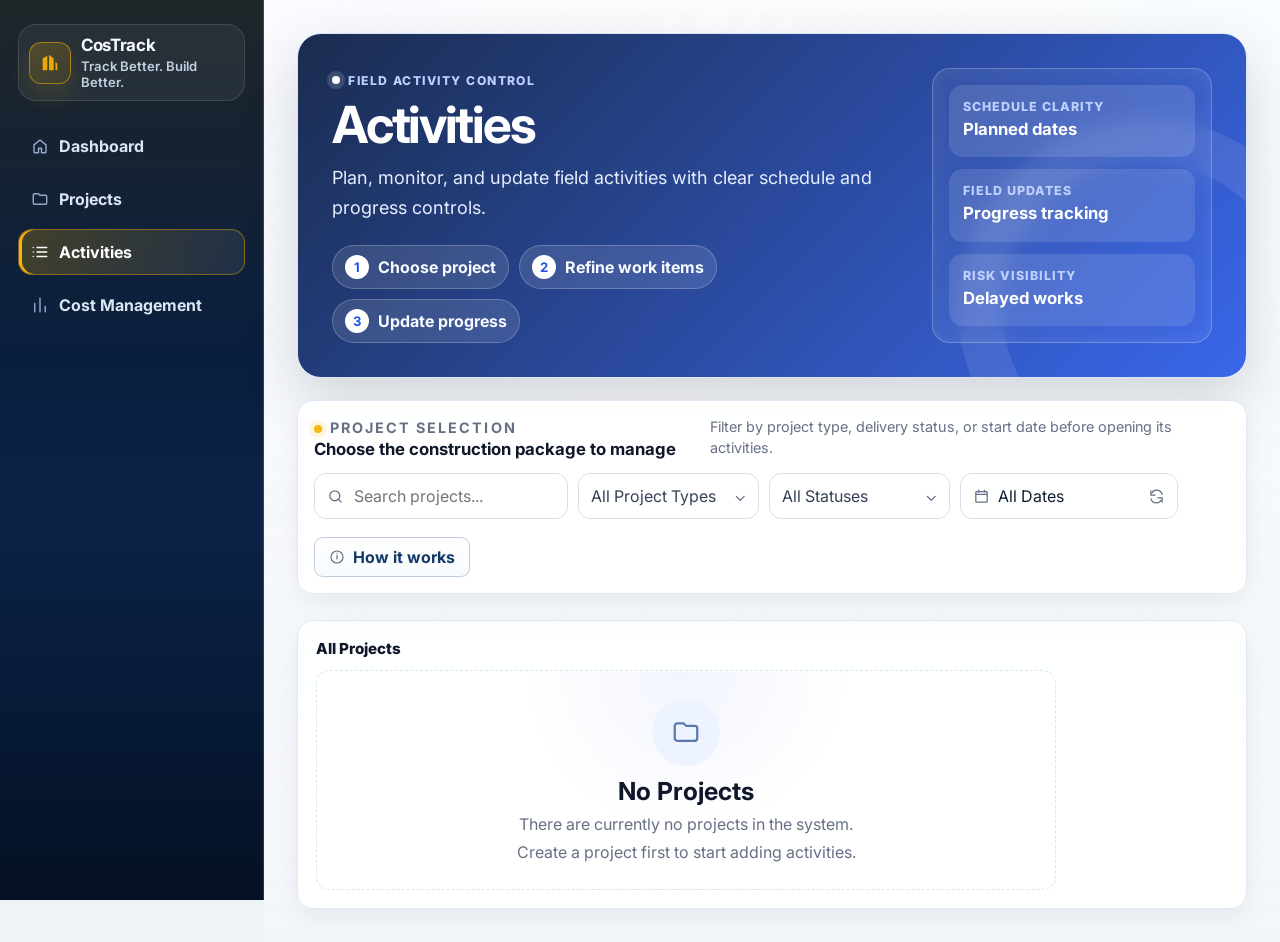
==== commit 11ddebdf: "Improve page load performance and responsiveness" ====
--- a/activities.html
+++ b/activities.html
@@ -336,8 +336,8 @@
       kpi: { completed: 0, inProgress: 0, notStarted: 0, delayed: 0 }
     };
   </script>
-  <script src="ui-feedback.js"></script>
-  <script src="activities.js"></script>
-  <script src="page-loader.js"></script>
+  <script defer src="ui-feedback.js"></script>
+  <script defer src="activities.js"></script>
+  <script defer src="page-loader.js"></script>
 </body>
 </html>
--- a/style.css
+++ b/style.css
@@ -2392,3 +2392,133 @@
   .activity-field-grid { grid-template-columns: 1fr; }
   .brand-copy { min-width: 120px; }
 }
+
+.live-sync-status {
+  display: inline-flex;
+  align-items: center;
+  width: fit-content;
+  margin: 0.35rem 0 0;
+  padding: 0.45rem 0.75rem;
+  border: 1px solid rgba(47, 85, 255, 0.18);
+  border-radius: 999px;
+  background: rgba(47, 85, 255, 0.08);
+  color: #1d3ed8;
+  font-size: 0.86rem;
+  font-weight: 800;
+}
+
+.live-sync-status::before {
+  content: "";
+  width: 0.55rem;
+  height: 0.55rem;
+  margin-right: 0.45rem;
+  border-radius: 50%;
+  background: #16a34a;
+  box-shadow: 0 0 0 0 rgba(22, 163, 74, 0.6);
+  animation: livePulse 1.8s infinite;
+}
+
+@keyframes livePulse {
+  0% { box-shadow: 0 0 0 0 rgba(22, 163, 74, 0.5); }
+  70% { box-shadow: 0 0 0 8px rgba(22, 163, 74, 0); }
+  100% { box-shadow: 0 0 0 0 rgba(22, 163, 74, 0); }
+}
+
+/* Performance and small-screen rendering improvements. */
+.kpi-grid,
+.chart-grid,
+.table-split-grid,
+.projects-table-panel,
+.activities-project-selection-panel,
+.activities-list-panel,
+.cost-management-grid,
+.cost-table-panel {
+  content-visibility: auto;
+  contain-intrinsic-size: 1px 520px;
+}
+
+@media (max-width: 1024px) {
+  .main-content {
+    padding: clamp(12px, 3vw, 18px);
+  }
+
+  .kpi-grid,
+  .projects-kpis,
+  .chart-grid {
+    grid-template-columns: repeat(2, minmax(0, 1fr));
+  }
+
+  .chart-canvas-wrap {
+    height: clamp(220px, 42vw, 280px);
+  }
+}
+
+@media (max-width: 720px) {
+  .app-shell {
+    min-height: 100svh;
+  }
+
+  .sidebar {
+    padding: 10px 8px;
+  }
+
+  .brand {
+    gap: 8px;
+  }
+
+  .brand-logo {
+    width: 32px;
+    height: 32px;
+  }
+
+  .menu a {
+    min-height: 42px;
+    padding: 9px 11px;
+    font-size: 0.9rem;
+  }
+
+  .main-content {
+    padding: 12px;
+  }
+
+  .topbar h1,
+  .dashboard-hero h1 {
+    font-size: clamp(1.75rem, 9vw, 2.35rem);
+    line-height: 1.05;
+  }
+
+  .kpi-grid,
+  .projects-kpis,
+  .chart-grid,
+  .table-split-grid {
+    grid-template-columns: 1fr;
+  }
+
+  .kpi-card,
+  .project-kpi-card,
+  .table-panel,
+  .chart-panel {
+    border-radius: 12px;
+  }
+
+  .chart-panel,
+  .table-panel {
+    padding: 12px;
+  }
+
+  .chart-canvas-wrap {
+    height: 220px;
+  }
+
+  .table-wrap,
+  .projects-table-wrap,
+  .daily-cost-table-wrap {
+    -webkit-overflow-scrolling: touch;
+  }
+
+  th,
+  td {
+    padding: 9px 8px;
+    font-size: 0.86rem;
+  }
+}
--- a/professional-ui.css
+++ b/professional-ui.css
@@ -308,10 +308,9 @@
 }
 
 
-/* Shared dark construction hero treatment for project selection pages. */
-body.page-projects .projects-topbar.page-hero,
+/* Dark construction hero treatment for Activities and Projects page heroes. */
 body.page-activities .activities-topbar.page-hero,
-.page-hero {
+body.page-projects .projects-topbar.page-hero {
   position: relative;
   display: grid;
   grid-template-columns: minmax(0, 1.35fr) minmax(280px, 0.65fr);
@@ -327,7 +326,8 @@
   box-shadow: 0 22px 55px rgba(15, 23, 42, 0.16);
 }
 
-.page-hero::after {
+body.page-activities .activities-topbar.page-hero::after,
+body.page-projects .projects-topbar.page-hero::after {
   content: "";
   position: absolute;
   inset: auto -90px -120px auto;
@@ -337,14 +337,16 @@
   border-radius: 50%;
 }
 
-.page-hero-copy,
-.page-hero-panel {
+body.page-activities .activities-topbar.page-hero .page-hero-copy,
+body.page-activities .activities-topbar.page-hero .page-hero-panel,
+body.page-projects .projects-topbar.page-hero .page-hero-copy,
+body.page-projects .projects-topbar.page-hero .page-hero-panel {
   position: relative;
   z-index: 1;
 }
 
-.page-hero .page-eyebrow,
-.page-hero .eyebrow {
+body.page-activities .activities-topbar.page-hero .page-eyebrow,
+body.page-projects .projects-topbar.page-hero .page-eyebrow {
   display: inline-flex;
   align-items: center;
   gap: 8px;
@@ -357,14 +359,14 @@
   text-transform: uppercase;
 }
 
-.page-hero .page-eyebrow::before {
+body.page-activities .activities-topbar.page-hero .page-eyebrow::before,
+body.page-projects .projects-topbar.page-hero .page-eyebrow::before {
   background: #fff;
   box-shadow: 0 0 0 5px rgba(255, 255, 255, 0.14);
 }
 
-body.page-projects .projects-topbar.page-hero h1,
 body.page-activities .activities-topbar.page-hero h1,
-.page-hero h1 {
+body.page-projects .projects-topbar.page-hero h1 {
   margin: 0;
   color: #fff;
   font-size: clamp(2rem, 4vw, 3.25rem);
@@ -372,11 +374,8 @@
   letter-spacing: -0.045em;
 }
 
-body.page-projects .projects-topbar.page-hero .projects-subtitle,
 body.page-activities .activities-topbar.page-hero .activities-subtitle,
-.page-hero p,
-.page-hero .projects-subtitle,
-.page-hero .activities-subtitle {
+body.page-projects .projects-topbar.page-hero .projects-subtitle {
   max-width: 760px;
   margin: 12px 0 0;
   color: #e6edff;
@@ -384,14 +383,16 @@
   line-height: 1.65;
 }
 
-.page-hero-steps {
+body.page-activities .activities-topbar.page-hero .page-hero-steps,
+body.page-projects .projects-topbar.page-hero .page-hero-steps {
   display: flex;
   flex-wrap: wrap;
   gap: 10px;
   margin-top: 22px;
 }
 
-.page-hero-steps span {
+body.page-activities .activities-topbar.page-hero .page-hero-steps span,
+body.page-projects .projects-topbar.page-hero .page-hero-steps span {
   display: inline-flex;
   align-items: center;
   gap: 9px;
@@ -403,7 +404,8 @@
   font-weight: 700;
 }
 
-.page-hero-steps strong {
+body.page-activities .activities-topbar.page-hero .page-hero-steps strong,
+body.page-projects .projects-topbar.page-hero .page-hero-steps strong {
   display: grid;
   place-items: center;
   width: 24px;
@@ -414,7 +416,8 @@
   font-size: 0.82rem;
 }
 
-.page-hero-panel {
+body.page-activities .activities-topbar.page-hero .page-hero-panel,
+body.page-projects .projects-topbar.page-hero .page-hero-panel {
   align-self: stretch;
   display: grid;
   gap: 12px;
@@ -428,13 +431,15 @@
   box-shadow: none;
 }
 
-.page-hero-panel div {
+body.page-activities .activities-topbar.page-hero .page-hero-panel div,
+body.page-projects .projects-topbar.page-hero .page-hero-panel div {
   padding: 14px;
   border-radius: 14px;
   background: rgba(255, 255, 255, 0.12);
 }
 
-.page-hero-panel span {
+body.page-activities .activities-topbar.page-hero .page-hero-panel span,
+body.page-projects .projects-topbar.page-hero .page-hero-panel span {
   display: block;
   margin-bottom: 5px;
   color: #bfd0ff;
@@ -444,7 +449,8 @@
   text-transform: uppercase;
 }
 
-.page-hero-panel strong {
+body.page-activities .activities-topbar.page-hero .page-hero-panel strong,
+body.page-projects .projects-topbar.page-hero .page-hero-panel strong {
   display: block;
   margin: 0;
   color: #fff;
@@ -452,13 +458,15 @@
 }
 
 @media (max-width: 900px) {
-  .page-hero {
+  body.page-activities .activities-topbar.page-hero,
+  body.page-projects .projects-topbar.page-hero {
     grid-template-columns: 1fr;
   }
 }
 
 @media (max-width: 640px) {
-  .page-hero-steps {
+  body.page-activities .activities-topbar.page-hero .page-hero-steps,
+  body.page-projects .projects-topbar.page-hero .page-hero-steps {
     display: grid;
   }
 }
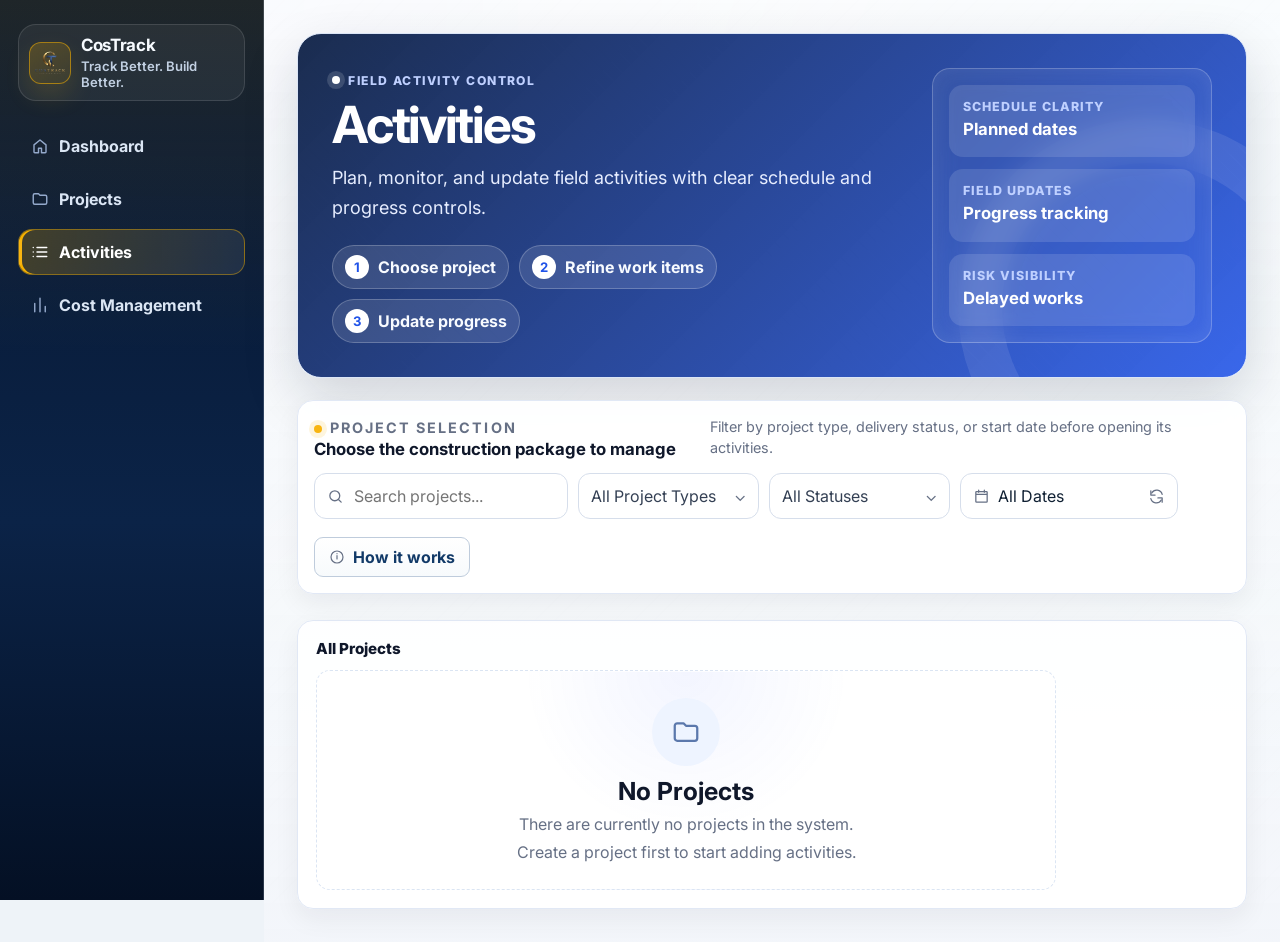
==== commit 4b5ec52b: "Fix sidebar brand logo to use uploaded asset" ====
--- a/activities.html
+++ b/activities.html
@@ -15,7 +15,7 @@
 </head>
 <body class="page-activities">
   <div class="app-shell">
-    <aside class="sidebar"><div class="brand"><div class="brand-logo" aria-hidden="true"><svg viewBox="0 0 24 24" fill="none"><path d="M4 20V7l5-3v16H4Z" /><path d="M11 20V3l5 4v13h-5Z" /><path d="M18 20v-9l2 1.6V20h-2Z" /></svg></div><div class="brand-copy"><h2>CosTrack</h2><p>Track Better. Build Better.</p></div></div>
+    <aside class="sidebar"><div class="brand"><div class="brand-logo" aria-hidden="true"><img src="assets/logo-uploads/app-logo-v20260522.png" alt="" loading="eager" decoding="async" /></div><div class="brand-copy"><h2>CosTrack</h2><p>Track Better. Build Better.</p></div></div>
       <nav class="menu">
         <a href="index.html"><span class="menu-icon" aria-hidden="true"><svg viewBox="0 0 24 24" fill="none"><path d="M4 10.5 12 4l8 6.5V20a1 1 0 0 1-1 1h-5v-6H10v6H5a1 1 0 0 1-1-1v-9.5Z"/></svg></span>Dashboard</a>
         <a href="projects.html"><span class="menu-icon" aria-hidden="true"><svg viewBox="0 0 24 24" fill="none"><path d="M3 7a2 2 0 0 1 2-2h5l2 2h7a2 2 0 0 1 2 2v8a2 2 0 0 1-2 2H5a2 2 0 0 1-2-2V7Z"/></svg></span>Projects</a>
--- a/style.css
+++ b/style.css
@@ -69,6 +69,14 @@
 .brand-logo svg path {
   fill: currentColor;
   opacity: .95;
+}
+
+
+.brand-logo img {
+  width: 100%;
+  height: 100%;
+  object-fit: contain;
+  display: block;
 }
 
 .brand h2 { margin: 0; color: #f7fbff; }
@@ -1402,7 +1410,7 @@
 .activities-table-panel td {
   padding: 15px 16px;
   vertical-align: middle;
-  width: calc(100% / 9);
+  width: calc(100% / 8);
   word-break: break-word;
 }
 
@@ -2015,35 +2023,189 @@
 
 .app-toast-container {
   position: fixed;
-  right: 16px;
-  bottom: 16px;
+  right: 18px;
+  bottom: 18px;
   z-index: 1300;
   display: grid;
+  gap: 12px;
+  width: min(430px, calc(100vw - 28px));
+  pointer-events: none;
+}
+
+.app-toast {
+  position: relative;
+  display: grid;
+  grid-template-columns: 34px minmax(0, 1fr) auto;
+  align-items: start;
+  gap: 12px;
+  border: 1px solid rgba(255, 255, 255, 0.58);
+  border-radius: 18px;
+  padding: 14px 14px 16px;
+  color: #0f172a;
+  background: rgba(255, 255, 255, 0.94);
+  box-shadow: 0 22px 50px rgba(15, 23, 42, 0.2);
+  overflow: hidden;
+  pointer-events: auto;
+  animation: toast-in .24s cubic-bezier(.2, .8, .2, 1);
+  transition: opacity .2s ease, transform .2s ease;
+  backdrop-filter: blur(16px);
+}
+.app-toast::before {
+  content: "";
+  position: absolute;
+  inset: 0 auto 0 0;
+  width: 5px;
+  background: var(--toast-accent, #2563eb);
+}
+.app-toast.is-hiding { opacity: 0; transform: translateY(10px) scale(.98); }
+.app-toast-success { --toast-accent: #10b981; --toast-soft: #dcfce7; --toast-icon: #047857; }
+.app-toast-error { --toast-accent: #ef4444; --toast-soft: #fee2e2; --toast-icon: #b91c1c; }
+.app-toast-warning { --toast-accent: #f59e0b; --toast-soft: #fef3c7; --toast-icon: #b45309; }
+.app-toast-info { --toast-accent: #0ea5e9; --toast-soft: #e0f2fe; --toast-icon: #0369a1; }
+.app-toast-icon {
+  display: inline-grid;
+  width: 34px;
+  height: 34px;
+  place-items: center;
+  border-radius: 12px;
+  background: var(--toast-soft, #e0f2fe);
+  color: var(--toast-icon, #0369a1);
+  font-weight: 900;
+}
+.app-toast-message {
+  color: #1f2a44;
+  font-weight: 700;
+  line-height: 1.4;
+}
+.app-toast-dismiss {
+  width: 30px;
+  height: 30px;
+  border: 0;
+  border-radius: 10px;
+  background: #f1f5f9;
+  color: #475569;
+  cursor: pointer;
+  font-size: 18px;
+  line-height: 1;
+  transition: background .18s ease, color .18s ease, transform .18s ease;
+}
+.app-toast-dismiss:hover { background: #e2e8f0; color: #0f172a; transform: scale(1.04); }
+.app-toast-progress {
+  position: absolute;
+  left: 5px;
+  right: 0;
+  bottom: 0;
+  height: 3px;
+  background: linear-gradient(90deg, var(--toast-accent, #2563eb), rgba(255, 255, 255, 0.2));
+  transform-origin: left;
+  animation: toast-progress 4.2s linear forwards;
+}
+
+.app-feedback-dialog {
+  position: fixed;
+  inset: 0;
+  z-index: 1400;
+  display: grid;
+  place-items: center;
+  padding: 20px;
+  animation: feedback-fade-in .18s ease;
+}
+.app-feedback-dialog.is-hiding { animation: feedback-fade-out .18s ease forwards; }
+.app-feedback-backdrop {
+  position: absolute;
+  inset: 0;
+  background: rgba(15, 23, 42, 0.55);
+  backdrop-filter: blur(5px);
+}
+.app-feedback-card {
+  position: relative;
+  width: min(520px, 100%);
+  display: grid;
+  grid-template-columns: 56px minmax(0, 1fr);
+  gap: 16px;
+  border: 1px solid rgba(255, 255, 255, 0.62);
+  border-radius: 26px;
+  padding: 24px;
+  background:
+    radial-gradient(circle at top right, var(--feedback-glow, rgba(14, 165, 233, .16)), transparent 36%),
+    rgba(255, 255, 255, 0.96);
+  box-shadow: 0 28px 80px rgba(2, 8, 23, 0.34);
+  animation: feedback-pop-in .22s cubic-bezier(.2, .8, .2, 1);
+}
+.app-feedback-success { --feedback-accent: #10b981; --feedback-soft: #dcfce7; --feedback-icon: #047857; --feedback-glow: rgba(16, 185, 129, .2); }
+.app-feedback-error { --feedback-accent: #ef4444; --feedback-soft: #fee2e2; --feedback-icon: #b91c1c; --feedback-glow: rgba(239, 68, 68, .18); }
+.app-feedback-warning { --feedback-accent: #f59e0b; --feedback-soft: #fef3c7; --feedback-icon: #b45309; --feedback-glow: rgba(245, 158, 11, .2); }
+.app-feedback-info { --feedback-accent: #0ea5e9; --feedback-soft: #e0f2fe; --feedback-icon: #0369a1; --feedback-glow: rgba(14, 165, 233, .2); }
+.app-feedback-icon {
+  width: 56px;
+  height: 56px;
+  display: grid;
+  place-items: center;
+  border-radius: 18px;
+  background: var(--feedback-soft, #e0f2fe);
+  color: var(--feedback-icon, #0369a1);
+  box-shadow: inset 0 0 0 1px rgba(255, 255, 255, .7);
+  font-size: 1.35rem;
+  font-weight: 900;
+}
+.app-feedback-eyebrow {
+  margin: 0 0 5px;
+  color: var(--feedback-icon, #0369a1);
+  font-size: .76rem;
+  font-weight: 900;
+  letter-spacing: .11em;
+  text-transform: uppercase;
+}
+.app-feedback-content h2 {
+  margin: 0;
+  color: #0f172a;
+  font-size: clamp(1.25rem, 3vw, 1.65rem);
+  line-height: 1.2;
+}
+.app-feedback-content p:last-child {
+  margin: 10px 0 0;
+  color: #475569;
+  font-size: .98rem;
+  line-height: 1.55;
+}
+.app-feedback-actions {
+  grid-column: 1 / -1;
+  display: flex;
+  justify-content: flex-end;
   gap: 10px;
-  max-width: min(400px, calc(100vw - 24px));
-}
-
-.app-toast {
-  display: flex;
-  align-items: flex-start;
-  justify-content: space-between;
-  gap: 10px;
-  border-radius: 12px;
-  padding: 12px 14px;
-  color: #fff;
-  box-shadow: 0 14px 30px rgba(2, 8, 23, 0.28);
-  animation: toast-in .2s ease;
-  transition: opacity .2s ease, transform .2s ease;
-}
-.app-toast.is-hiding { opacity: 0; transform: translateY(8px); }
-.app-toast-success { background: linear-gradient(135deg, #0f9f5c, #0b7a47); }
-.app-toast-error { background: linear-gradient(135deg, #dc2626, #991b1b); }
-.app-toast-info { background: linear-gradient(135deg, #2563eb, #1e40af); }
-.app-toast button { border: 0; background: transparent; color: inherit; cursor: pointer; font-size: 18px; line-height: 1; }
+  padding-top: 6px;
+}
+.app-feedback-actions .primary-btn,
+.app-feedback-actions .ghost-btn {
+  min-width: 110px;
+  border: 0;
+  cursor: pointer;
+}
+.app-feedback-actions .primary-btn {
+  background: linear-gradient(135deg, var(--feedback-accent, #0ea5e9), #0f766e);
+  box-shadow: 0 12px 26px rgba(15, 118, 110, .24);
+}
+.app-feedback-actions .ghost-btn {
+  background: #f8fafc;
+  color: #334155;
+  border: 1px solid #dbe4ef;
+}
 
 @keyframes toast-in {
-  from { opacity: 0; transform: translateY(8px); }
-  to { opacity: 1; transform: translateY(0); }
+  from { opacity: 0; transform: translateY(12px) scale(.98); }
+  to { opacity: 1; transform: translateY(0) scale(1); }
+}
+@keyframes toast-progress { to { transform: scaleX(0); } }
+@keyframes feedback-fade-in { from { opacity: 0; } to { opacity: 1; } }
+@keyframes feedback-fade-out { to { opacity: 0; } }
+@keyframes feedback-pop-in { from { opacity: 0; transform: translateY(14px) scale(.96); } to { opacity: 1; transform: translateY(0) scale(1); } }
+
+@media (max-width: 560px) {
+  .app-toast-container { right: 12px; bottom: 12px; width: calc(100vw - 24px); }
+  .app-feedback-card { grid-template-columns: 1fr; padding: 22px; }
+  .app-feedback-actions { flex-direction: column-reverse; }
+  .app-feedback-actions .primary-btn,
+  .app-feedback-actions .ghost-btn { width: 100%; }
 }
 
 /* Unified application polish: shared tokens, consistent surfaces, and responsive UX. */
--- a/activities.css
+++ b/activities.css
@@ -532,14 +532,35 @@
   font-weight: 600;
 }
 
-body.page-activities .activity-row-actions .project-action-btn {
-  border: 1px solid #d8deea;
-  background: #fff;
+.activity-row-delayed {
+  box-shadow: inset 4px 0 0 #ef4444;
+}
+
+.activity-schedule-cell {
+  display: grid;
+  gap: 4px;
+}
+
+.activity-schedule-cell strong {
+  color: #344054;
   font-weight: 700;
 }
 
-body.page-activities .activity-row-actions .project-action-btn:hover {
-  border-color: #b8c5f4;
+.activity-schedule-note {
+  color: #667085;
+  font-size: 0.76rem;
+  font-weight: 700;
+  line-height: 1.25;
+}
+
+.activity-schedule-note.is-delayed {
+  color: #ef4444;
+}
+
+.activity-status-cell {
+  display: grid;
+  gap: 4px;
+  align-items: flex-start;
 }
 
 @media (max-width: 900px) {
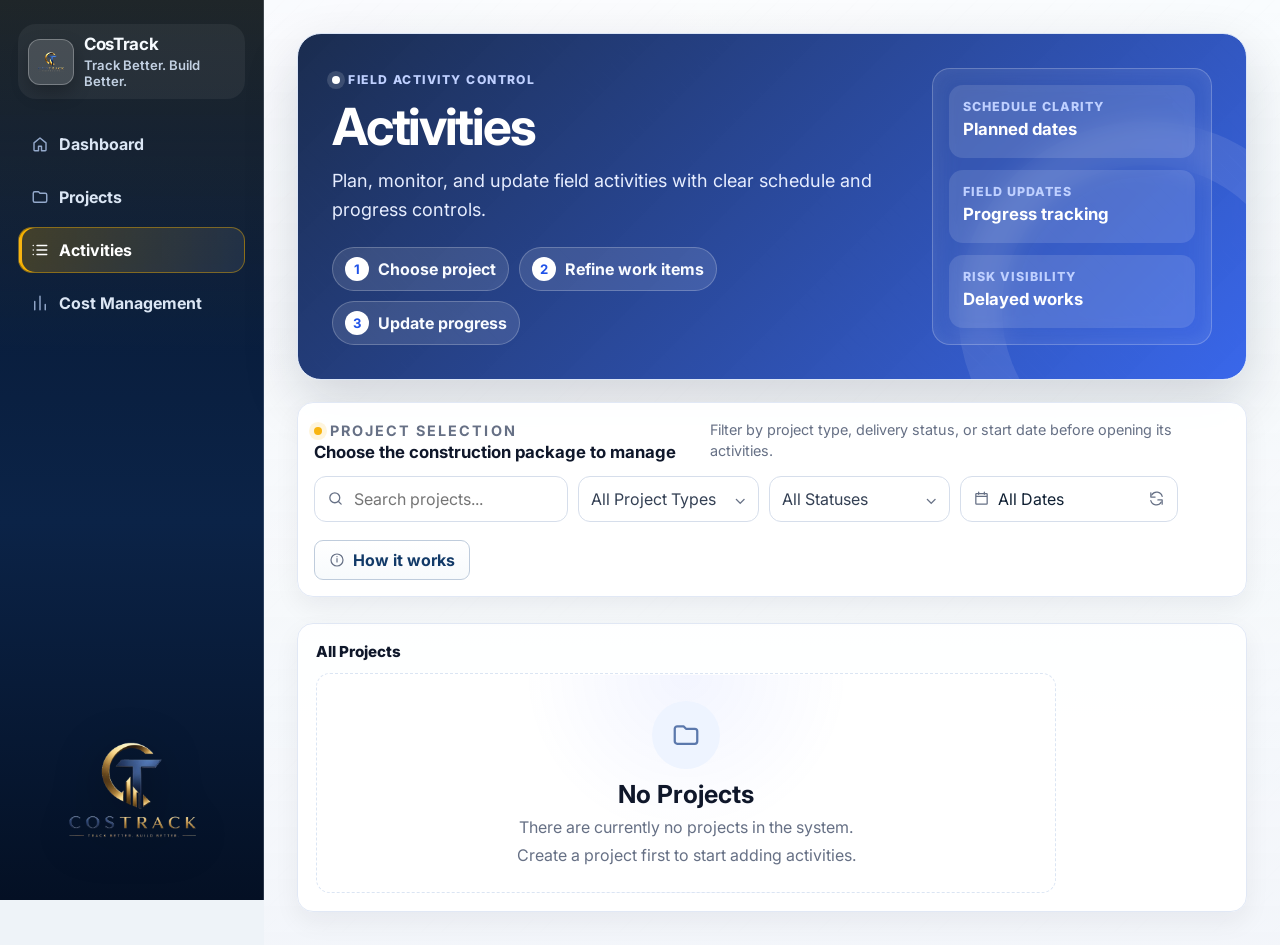
==== commit e715961a: "Add sidebar footer logo block across main app pages" ====
--- a/activities.html
+++ b/activities.html
@@ -22,6 +22,9 @@
         <a class="active" href="activities.html"><span class="menu-icon" aria-hidden="true"><svg viewBox="0 0 24 24" fill="none"><path d="M8 6h13M8 12h13M8 18h13M3 6h.01M3 12h.01M3 18h.01"/></svg></span>Activities</a>
         <a href="cost-management.html"><span class="menu-icon" aria-hidden="true"><svg viewBox="0 0 24 24" fill="none"><path d="M5 21V10m7 11V3m7 18v-7"/></svg></span>Cost Management</a>
       </nav>
+      <div class="sidebar-footer-logo" aria-label="CosTrack logo">
+        <img src="assets/logo-uploads/app-logo-v20260522.png" alt="CosTrack" loading="lazy" decoding="async" />
+      </div>
     </aside>
 
     <main class="main-content">
--- a/professional-ui.css
+++ b/professional-ui.css
@@ -41,8 +41,9 @@
 
 .brand {
   min-height: 66px;
-  border-color: rgba(255, 255, 255, 0.12);
+  border: 0;
   background: rgba(255, 255, 255, 0.055);
+  box-shadow: none;
 }
 
 .brand h2 {
@@ -55,10 +56,21 @@
 }
 
 .brand-logo {
+  width: 46px;
+  height: 46px;
   border-radius: 12px;
-  background: linear-gradient(145deg, rgba(244, 176, 0, 0.22), rgba(244, 176, 0, 0.10));
-  border-color: rgba(244, 176, 0, 0.55);
+  padding: 5px;
+  background: rgba(255, 255, 255, 0.14);
+  border: 1px solid rgba(255, 255, 255, 0.28);
+  box-shadow: 0 8px 18px rgba(0, 0, 0, 0.24);
   color: var(--construction-amber);
+}
+
+.brand-logo img {
+  width: 100%;
+  height: 100%;
+  object-fit: contain;
+  filter: brightness(1.18) contrast(1.2) saturate(1.15);
 }
 
 .menu a {
@@ -308,9 +320,10 @@
 }
 
 
-/* Dark construction hero treatment for Activities and Projects page heroes. */
+/* Shared dark construction hero treatment for project selection pages. */
+body.page-projects .projects-topbar.page-hero,
 body.page-activities .activities-topbar.page-hero,
-body.page-projects .projects-topbar.page-hero {
+.page-hero {
   position: relative;
   display: grid;
   grid-template-columns: minmax(0, 1.35fr) minmax(280px, 0.65fr);
@@ -326,8 +339,7 @@
   box-shadow: 0 22px 55px rgba(15, 23, 42, 0.16);
 }
 
-body.page-activities .activities-topbar.page-hero::after,
-body.page-projects .projects-topbar.page-hero::after {
+.page-hero::after {
   content: "";
   position: absolute;
   inset: auto -90px -120px auto;
@@ -337,16 +349,14 @@
   border-radius: 50%;
 }
 
-body.page-activities .activities-topbar.page-hero .page-hero-copy,
-body.page-activities .activities-topbar.page-hero .page-hero-panel,
-body.page-projects .projects-topbar.page-hero .page-hero-copy,
-body.page-projects .projects-topbar.page-hero .page-hero-panel {
+.page-hero-copy,
+.page-hero-panel {
   position: relative;
   z-index: 1;
 }
 
-body.page-activities .activities-topbar.page-hero .page-eyebrow,
-body.page-projects .projects-topbar.page-hero .page-eyebrow {
+.page-hero .page-eyebrow,
+.page-hero .eyebrow {
   display: inline-flex;
   align-items: center;
   gap: 8px;
@@ -359,14 +369,14 @@
   text-transform: uppercase;
 }
 
-body.page-activities .activities-topbar.page-hero .page-eyebrow::before,
-body.page-projects .projects-topbar.page-hero .page-eyebrow::before {
+.page-hero .page-eyebrow::before {
   background: #fff;
   box-shadow: 0 0 0 5px rgba(255, 255, 255, 0.14);
 }
 
+body.page-projects .projects-topbar.page-hero h1,
 body.page-activities .activities-topbar.page-hero h1,
-body.page-projects .projects-topbar.page-hero h1 {
+.page-hero h1 {
   margin: 0;
   color: #fff;
   font-size: clamp(2rem, 4vw, 3.25rem);
@@ -374,8 +384,11 @@
   letter-spacing: -0.045em;
 }
 
+body.page-projects .projects-topbar.page-hero .projects-subtitle,
 body.page-activities .activities-topbar.page-hero .activities-subtitle,
-body.page-projects .projects-topbar.page-hero .projects-subtitle {
+.page-hero p,
+.page-hero .projects-subtitle,
+.page-hero .activities-subtitle {
   max-width: 760px;
   margin: 12px 0 0;
   color: #e6edff;
@@ -383,16 +396,14 @@
   line-height: 1.65;
 }
 
-body.page-activities .activities-topbar.page-hero .page-hero-steps,
-body.page-projects .projects-topbar.page-hero .page-hero-steps {
+.page-hero-steps {
   display: flex;
   flex-wrap: wrap;
   gap: 10px;
   margin-top: 22px;
 }
 
-body.page-activities .activities-topbar.page-hero .page-hero-steps span,
-body.page-projects .projects-topbar.page-hero .page-hero-steps span {
+.page-hero-steps span {
   display: inline-flex;
   align-items: center;
   gap: 9px;
@@ -404,8 +415,7 @@
   font-weight: 700;
 }
 
-body.page-activities .activities-topbar.page-hero .page-hero-steps strong,
-body.page-projects .projects-topbar.page-hero .page-hero-steps strong {
+.page-hero-steps strong {
   display: grid;
   place-items: center;
   width: 24px;
@@ -416,8 +426,7 @@
   font-size: 0.82rem;
 }
 
-body.page-activities .activities-topbar.page-hero .page-hero-panel,
-body.page-projects .projects-topbar.page-hero .page-hero-panel {
+.page-hero-panel {
   align-self: stretch;
   display: grid;
   gap: 12px;
@@ -431,15 +440,13 @@
   box-shadow: none;
 }
 
-body.page-activities .activities-topbar.page-hero .page-hero-panel div,
-body.page-projects .projects-topbar.page-hero .page-hero-panel div {
+.page-hero-panel div {
   padding: 14px;
   border-radius: 14px;
   background: rgba(255, 255, 255, 0.12);
 }
 
-body.page-activities .activities-topbar.page-hero .page-hero-panel span,
-body.page-projects .projects-topbar.page-hero .page-hero-panel span {
+.page-hero-panel span {
   display: block;
   margin-bottom: 5px;
   color: #bfd0ff;
@@ -449,8 +456,7 @@
   text-transform: uppercase;
 }
 
-body.page-activities .activities-topbar.page-hero .page-hero-panel strong,
-body.page-projects .projects-topbar.page-hero .page-hero-panel strong {
+.page-hero-panel strong {
   display: block;
   margin: 0;
   color: #fff;
@@ -458,15 +464,13 @@
 }
 
 @media (max-width: 900px) {
-  body.page-activities .activities-topbar.page-hero,
-  body.page-projects .projects-topbar.page-hero {
+  .page-hero {
     grid-template-columns: 1fr;
   }
 }
 
 @media (max-width: 640px) {
-  body.page-activities .activities-topbar.page-hero .page-hero-steps,
-  body.page-projects .projects-topbar.page-hero .page-hero-steps {
+  .page-hero-steps {
     display: grid;
   }
 }
@@ -557,3 +561,18 @@
     border-top: 1px solid var(--dashboard-line);
   }
 }
+
+
+.sidebar-footer-logo {
+  margin-top: auto;
+  padding-top: 28px;
+  display: flex;
+  justify-content: center;
+}
+
+.sidebar-footer-logo img {
+  width: min(170px, 100%);
+  height: auto;
+  object-fit: contain;
+  filter: drop-shadow(0 10px 24px rgba(0, 0, 0, 0.45));
+}
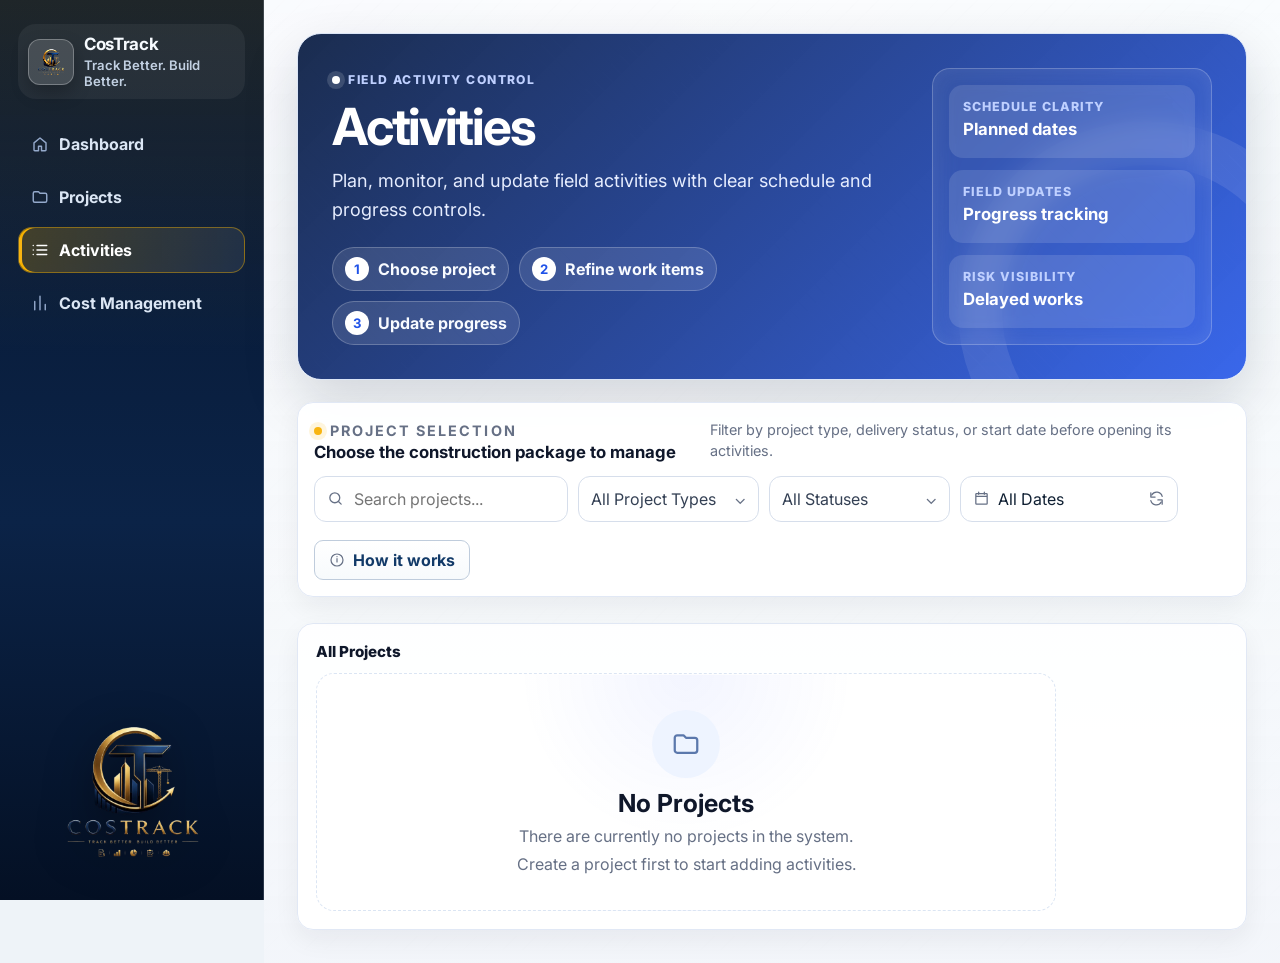
==== commit 4ef72c7f: "Add clickable CosTrack account menu with sign out" ====
--- a/activities.html
+++ b/activities.html
@@ -342,5 +342,6 @@
   <script defer src="ui-feedback.js"></script>
   <script defer src="activities.js"></script>
   <script defer src="page-loader.js"></script>
+  <script defer src="sidebar-account-menu.js"></script>
 </body>
 </html>
--- a/style.css
+++ b/style.css
@@ -803,6 +803,7 @@
   .projects-empty-state p { font-size: 1.2rem; }
   .projects-table-footer { flex-direction: column; align-items: flex-start; }
 }
+
 
 @media (max-width: 560px) {
   .kpi-grid { grid-template-columns: 1fr; }
@@ -2199,6 +2200,31 @@
 @keyframes feedback-fade-in { from { opacity: 0; } to { opacity: 1; } }
 @keyframes feedback-fade-out { to { opacity: 0; } }
 @keyframes feedback-pop-in { from { opacity: 0; transform: translateY(14px) scale(.96); } to { opacity: 1; transform: translateY(0) scale(1); } }
+
+
+
+/* Motion accessibility + smoother compositing for transient UI feedback. */
+.app-toast,
+.app-feedback-dialog,
+.app-feedback-card,
+.app-toast-progress {
+  will-change: transform, opacity;
+}
+
+@media (prefers-reduced-motion: reduce) {
+  .app-toast,
+  .app-toast-progress,
+  .app-feedback-dialog,
+  .app-feedback-card,
+  .app-toast-dismiss,
+  .app-feedback-actions .primary-btn,
+  .app-feedback-actions .ghost-btn {
+    animation: none !important;
+    transition-duration: 1ms !important;
+    transition-delay: 0ms !important;
+    transform: none !important;
+  }
+}
 
 @media (max-width: 560px) {
   .app-toast-container { right: 12px; bottom: 12px; width: calc(100vw - 24px); }
@@ -2684,3 +2710,37 @@
     font-size: 0.86rem;
   }
 }
+
+.brand-toggle {
+  cursor: pointer;
+  user-select: none;
+}
+
+.brand-toggle:focus-visible {
+  outline: 2px solid #f4b73d;
+  outline-offset: 2px;
+}
+
+.brand-account-menu {
+  border: 1px solid rgba(148, 163, 184, 0.35);
+  border-radius: 12px;
+  background: linear-gradient(135deg, rgba(15, 23, 42, 0.95), rgba(30, 41, 59, 0.94));
+  margin-top: 8px;
+  padding: 8px;
+}
+
+.brand-signout-btn {
+  width: 100%;
+  border: 0;
+  border-radius: 10px;
+  padding: 10px 12px;
+  background: rgba(239, 68, 68, 0.12);
+  color: #f87171;
+  font-weight: 700;
+  text-align: left;
+  cursor: pointer;
+}
+
+.brand-signout-btn:hover {
+  background: rgba(239, 68, 68, 0.2);
+}
--- a/activities.css
+++ b/activities.css
@@ -471,6 +471,9 @@
 
 
 body.page-activities .activities-project-empty-advisory {
+  border: 1px dashed #dbe5f3;
+  border-radius: 18px;
+  padding: clamp(26px, 4.5vw, 36px) 18px;
   border-color: #dbe5f3;
   background:
     radial-gradient(circle at 50% 0%, rgba(47, 85, 255, 0.06), transparent 38%),
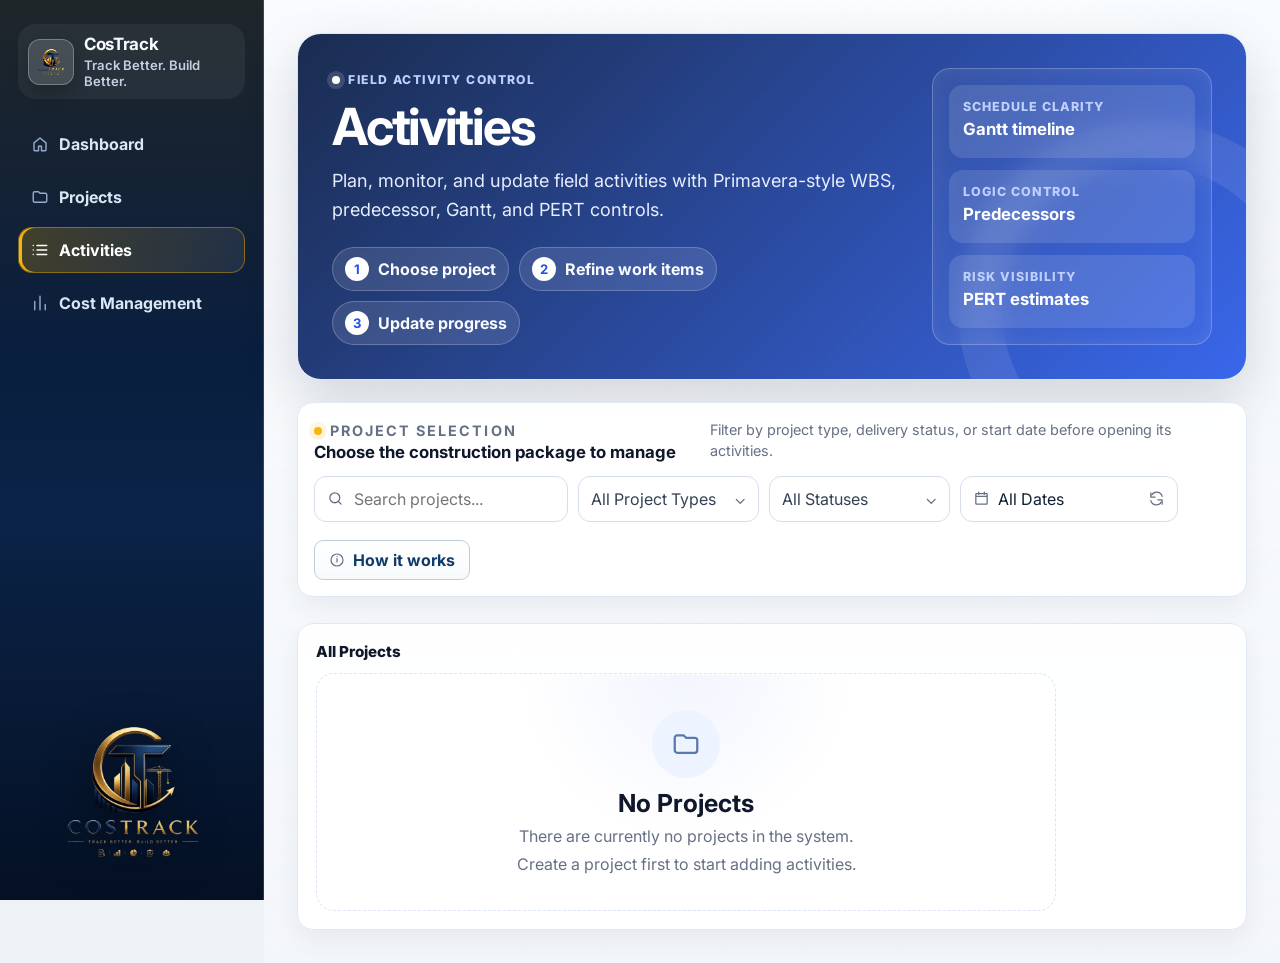
==== commit d6e7ff9f: "Add Primavera-style activity scheduling view" ====
--- a/activities.html
+++ b/activities.html
@@ -32,7 +32,7 @@
         <div class="page-hero-copy">
           <p class="page-eyebrow">Field activity control</p>
           <h1 id="activitiesPageTitle">Activities</h1>
-          <p class="activities-subtitle">Plan, monitor, and update field activities with clear schedule and progress controls.</p>
+          <p class="activities-subtitle">Plan, monitor, and update field activities with Primavera-style WBS, predecessor, Gantt, and PERT controls.</p>
           <div class="page-hero-steps" aria-label="Activities workflow">
             <span><strong>1</strong> Choose project</span>
             <span><strong>2</strong> Refine work items</span>
@@ -40,9 +40,9 @@
           </div>
         </div>
         <div class="page-hero-panel" aria-label="Activities focus areas">
-          <div><span>Schedule clarity</span><strong>Planned dates</strong></div>
-          <div><span>Field updates</span><strong>Progress tracking</strong></div>
-          <div><span>Risk visibility</span><strong>Delayed works</strong></div>
+          <div><span>Schedule clarity</span><strong>Gantt timeline</strong></div>
+          <div><span>Logic control</span><strong>Predecessors</strong></div>
+          <div><span>Risk visibility</span><strong>PERT estimates</strong></div>
         </div>
       </header>
 
@@ -214,16 +214,29 @@
         </div>
       </section>
 
+      <section class="table-panel activities-planner-panel" aria-labelledby="activitiesPlannerTitle">
+        <div class="activities-controls-header activities-planner-header">
+          <div>
+            <p class="page-eyebrow">Primavera schedule view</p>
+            <h2 id="activitiesPlannerTitle">WBS, predecessors, Gantt, and PERT</h2>
+          </div>
+          <p>Use the timeline to validate sequencing, float risk, and expected duration before updating site progress.</p>
+        </div>
+        <div id="activitiesPlannerGantt" class="activities-gantt-board" aria-live="polite"></div>
+      </section>
+
       <section class="table-panel activities-table-panel">
         <div class="table-wrap">
           <table>
             <thead>
               <tr>
+                <th>WBS</th>
                 <th>Activity ID</th>
                 <th>Activity</th>
+                <th>Predecessor</th>
                 <th>Planned Start</th>
                 <th>Planned Finish</th>
-                <th>Duration</th>
+                <th>Duration / PERT</th>
                 <th>Status</th>
                 <th>Progress</th>
                 <th class="actions-col">Actions</th>
@@ -231,7 +244,7 @@
             </thead>
             <tbody id="activitiesTableBody">
               <tr class="activities-empty-row">
-                <td colspan="8">
+                <td colspan="10">
                   <div class="activities-empty-state">
                     <div class="activities-empty-illustration" aria-hidden="true">
                       <svg viewBox="0 0 120 120" fill="none">
@@ -305,6 +318,17 @@
                 <input id="activityModalNameInput" name="activityName" type="text" required placeholder="Enter activity name" />
               </label>
 
+              <div class="activity-field-grid">
+                <label class="activity-field">
+                  <span>WBS Code</span>
+                  <input id="activityModalWbsInput" name="wbs" type="text" placeholder="e.g. 1.2.3" />
+                </label>
+                <label class="activity-field">
+                  <span>Predecessor</span>
+                  <input id="activityModalPredecessorInput" name="predecessor" type="text" placeholder="e.g. A101 FS" />
+                </label>
+              </div>
+
             </div>
 
             <div class="activity-form-section">
@@ -317,6 +341,20 @@
                 <label class="activity-field">
                   <span>Planned Finish <em>*</em></span>
                   <input id="activityModalFinishDateInput" name="plannedFinish" type="date" required />
+                </label>
+              </div>
+              <div class="activity-field-grid activity-pert-grid" aria-label="PERT estimates">
+                <label class="activity-field">
+                  <span>Optimistic</span>
+                  <input id="activityModalOptimisticInput" name="optimisticDuration" type="number" min="0" step="0.5" placeholder="Days" />
+                </label>
+                <label class="activity-field">
+                  <span>Most Likely</span>
+                  <input id="activityModalMostLikelyInput" name="mostLikelyDuration" type="number" min="0" step="0.5" placeholder="Days" />
+                </label>
+                <label class="activity-field">
+                  <span>Pessimistic</span>
+                  <input id="activityModalPessimisticInput" name="pessimisticDuration" type="number" min="0" step="0.5" placeholder="Days" />
                 </label>
               </div>
             </div>
--- a/style.css
+++ b/style.css
@@ -301,6 +301,27 @@
 .table-wrap {
   overflow-x: auto;
   max-width: 100%;
+}
+
+.dashboard-table-wrap {
+  display: block;
+  max-height: clamp(300px, 42vh, 460px);
+  overflow-x: auto;
+  overflow-y: auto;
+  overscroll-behavior: contain;
+  scrollbar-gutter: stable;
+  -webkit-overflow-scrolling: touch;
+}
+
+.dashboard-scroll-table {
+  min-width: 1120px;
+}
+
+.dashboard-scroll-table thead th {
+  position: sticky;
+  top: 0;
+  z-index: 2;
+  background: var(--panel);
 }
 
 table {
@@ -812,6 +833,57 @@
 @media (max-width: 800px) {
   .app-shell { grid-template-columns: 1fr; }
   .sidebar { border-right: 0; border-bottom: 1px solid var(--border); }
+}
+
+
+@media (max-width: 760px) {
+  .main-content {
+    padding: 14px 12px;
+  }
+
+  .topbar h1 {
+    font-size: clamp(1.45rem, 6.4vw, 1.9rem);
+  }
+
+  .projects-toolbar {
+    grid-template-columns: 1fr;
+  }
+
+  .projects-toolbar .primary-btn {
+    grid-column: auto;
+    justify-self: stretch;
+    width: 100%;
+  }
+
+  .table-panel,
+  .chart-panel,
+  .projects-table-panel,
+  .activities-project-selection,
+  .cost-selection-filters,
+  .cost-card {
+    padding-left: 12px;
+    padding-right: 12px;
+  }
+
+  th,
+  td {
+    white-space: nowrap;
+  }
+}
+
+@media (max-width: 520px) {
+  .brand p {
+    display: none;
+  }
+
+  .sidebar {
+    padding: 16px 12px;
+  }
+
+  .menu,
+  .settings-link {
+    margin-top: 12px;
+  }
 }
 
 
--- a/activities.css
+++ b/activities.css
@@ -637,3 +637,229 @@
     flex-direction: column;
   }
 }
+
+/* Primavera-style scheduling board. */
+body.page-activities .activities-planner-panel {
+  overflow: hidden;
+  background:
+    linear-gradient(135deg, rgba(13, 47, 99, 0.04), rgba(248, 181, 17, 0.05)),
+    #ffffff;
+}
+
+.activities-planner-header {
+  align-items: flex-start;
+}
+
+.activities-gantt-board {
+  display: grid;
+  gap: 10px;
+  min-height: 180px;
+  overflow-x: auto;
+}
+
+.activities-gantt-toolbar,
+.activities-gantt-header,
+.activities-gantt-row {
+  min-width: 980px;
+  display: grid;
+  grid-template-columns: 250px 130px minmax(360px, 1fr) 96px;
+  align-items: center;
+}
+
+.activities-gantt-toolbar {
+  display: flex;
+  justify-content: space-between;
+  gap: 16px;
+  padding: 10px 14px;
+  color: #475467;
+  font-size: 0.78rem;
+  font-weight: 800;
+  border: 1px solid #e5edf8;
+  border-radius: 14px;
+  background: rgba(248, 250, 252, 0.92);
+}
+
+.activities-gantt-header {
+  position: sticky;
+  top: 0;
+  z-index: 2;
+  color: #344054;
+  font-size: 0.72rem;
+  font-weight: 900;
+  letter-spacing: 0.06em;
+  text-transform: uppercase;
+  border: 1px solid #dbe5f3;
+  border-radius: 14px 14px 0 0;
+  background: #f8fafc;
+}
+
+.activities-gantt-header > span,
+.activities-gantt-grid-cell,
+.activities-gantt-timeline-cell {
+  min-height: 54px;
+  padding: 11px 12px;
+  border-right: 1px solid #e7edf7;
+}
+
+.activities-gantt-header > span:last-child,
+.activities-gantt-row > :last-child {
+  border-right: 0;
+}
+
+.activities-gantt-scale {
+  display: flex;
+  justify-content: space-between;
+  gap: 10px;
+  color: #667085;
+}
+
+.activities-gantt-rows {
+  display: grid;
+  min-width: 980px;
+  border: 1px solid #e5edf8;
+  border-top: 0;
+  border-radius: 0 0 14px 14px;
+  overflow: hidden;
+}
+
+.activities-gantt-row {
+  border-top: 1px solid #eef2f7;
+  background: #ffffff;
+}
+
+.activities-gantt-row:nth-child(odd) {
+  background: rgba(247, 249, 255, 0.72);
+}
+
+.activities-gantt-row.is-critical {
+  box-shadow: inset 4px 0 0 #ef4444;
+}
+
+.activities-gantt-grid-cell {
+  display: grid;
+  gap: 4px;
+  color: #0f172a;
+  font-size: 0.84rem;
+  font-weight: 800;
+  min-width: 0;
+}
+
+.activities-gantt-grid-cell small {
+  color: #667085;
+  font-size: 0.76rem;
+  font-weight: 700;
+  overflow: hidden;
+  text-overflow: ellipsis;
+  white-space: nowrap;
+}
+
+.predecessor-cell,
+.pert-cell {
+  color: #475467;
+  font-size: 0.8rem;
+}
+
+.activities-gantt-timeline-cell {
+  position: relative;
+  min-height: 54px;
+  background:
+    repeating-linear-gradient(90deg, transparent 0, transparent calc(12.5% - 1px), rgba(203, 213, 225, 0.48) calc(12.5% - 1px), rgba(203, 213, 225, 0.48) 12.5%),
+    linear-gradient(180deg, rgba(239, 246, 255, 0.42), rgba(255, 255, 255, 0.58));
+}
+
+.activities-gantt-bar {
+  position: absolute;
+  top: 50%;
+  height: 24px;
+  min-width: 34px;
+  overflow: hidden;
+  border: 1px solid rgba(29, 78, 216, 0.24);
+  border-radius: 999px;
+  background: #dbe7ff;
+  box-shadow: 0 8px 16px rgba(47, 85, 255, 0.16);
+  transform: translateY(-50%);
+}
+
+.activities-gantt-row.is-critical .activities-gantt-bar {
+  border-color: rgba(239, 68, 68, 0.3);
+  background: #fee2e2;
+  box-shadow: 0 8px 16px rgba(239, 68, 68, 0.16);
+}
+
+.activities-gantt-progress {
+  position: absolute;
+  inset: 0 auto 0 0;
+  border-radius: inherit;
+  background: linear-gradient(90deg, #2f55ff, #38bdf8);
+}
+
+.activities-gantt-row.is-critical .activities-gantt-progress {
+  background: linear-gradient(90deg, #ef4444, #f97316);
+}
+
+.activities-gantt-label {
+  position: absolute;
+  inset: 0;
+  display: inline-flex;
+  align-items: center;
+  justify-content: center;
+  color: #0b1f3f;
+  font-size: 0.68rem;
+  font-weight: 900;
+}
+
+.activities-gantt-empty {
+  display: grid;
+  min-height: 150px;
+  place-items: center;
+  color: #667085;
+  font-weight: 800;
+  text-align: center;
+  border: 1px dashed #dbe5f3;
+  border-radius: 16px;
+  background: #f8fafc;
+}
+
+.activity-wbs-code,
+.activity-predecessor-chip {
+  display: inline-flex;
+  align-items: center;
+  width: fit-content;
+  max-width: 160px;
+  padding: 5px 9px;
+  border-radius: 999px;
+  font-size: 0.74rem;
+  font-weight: 900;
+  white-space: nowrap;
+}
+
+.activity-wbs-code {
+  color: #1d4ed8;
+  border: 1px solid #bfdbfe;
+  background: #eff6ff;
+}
+
+.activity-predecessor-chip {
+  color: #92400e;
+  border: 1px solid #fde68a;
+  background: #fffbeb;
+}
+
+.activity-pert-grid {
+  grid-template-columns: repeat(3, minmax(0, 1fr));
+}
+
+body.page-activities .activities-table-panel table {
+  min-width: 1380px;
+}
+
+@media (max-width: 760px) {
+  .activities-gantt-toolbar {
+    align-items: flex-start;
+    flex-direction: column;
+  }
+
+  .activity-pert-grid {
+    grid-template-columns: 1fr;
+  }
+}
